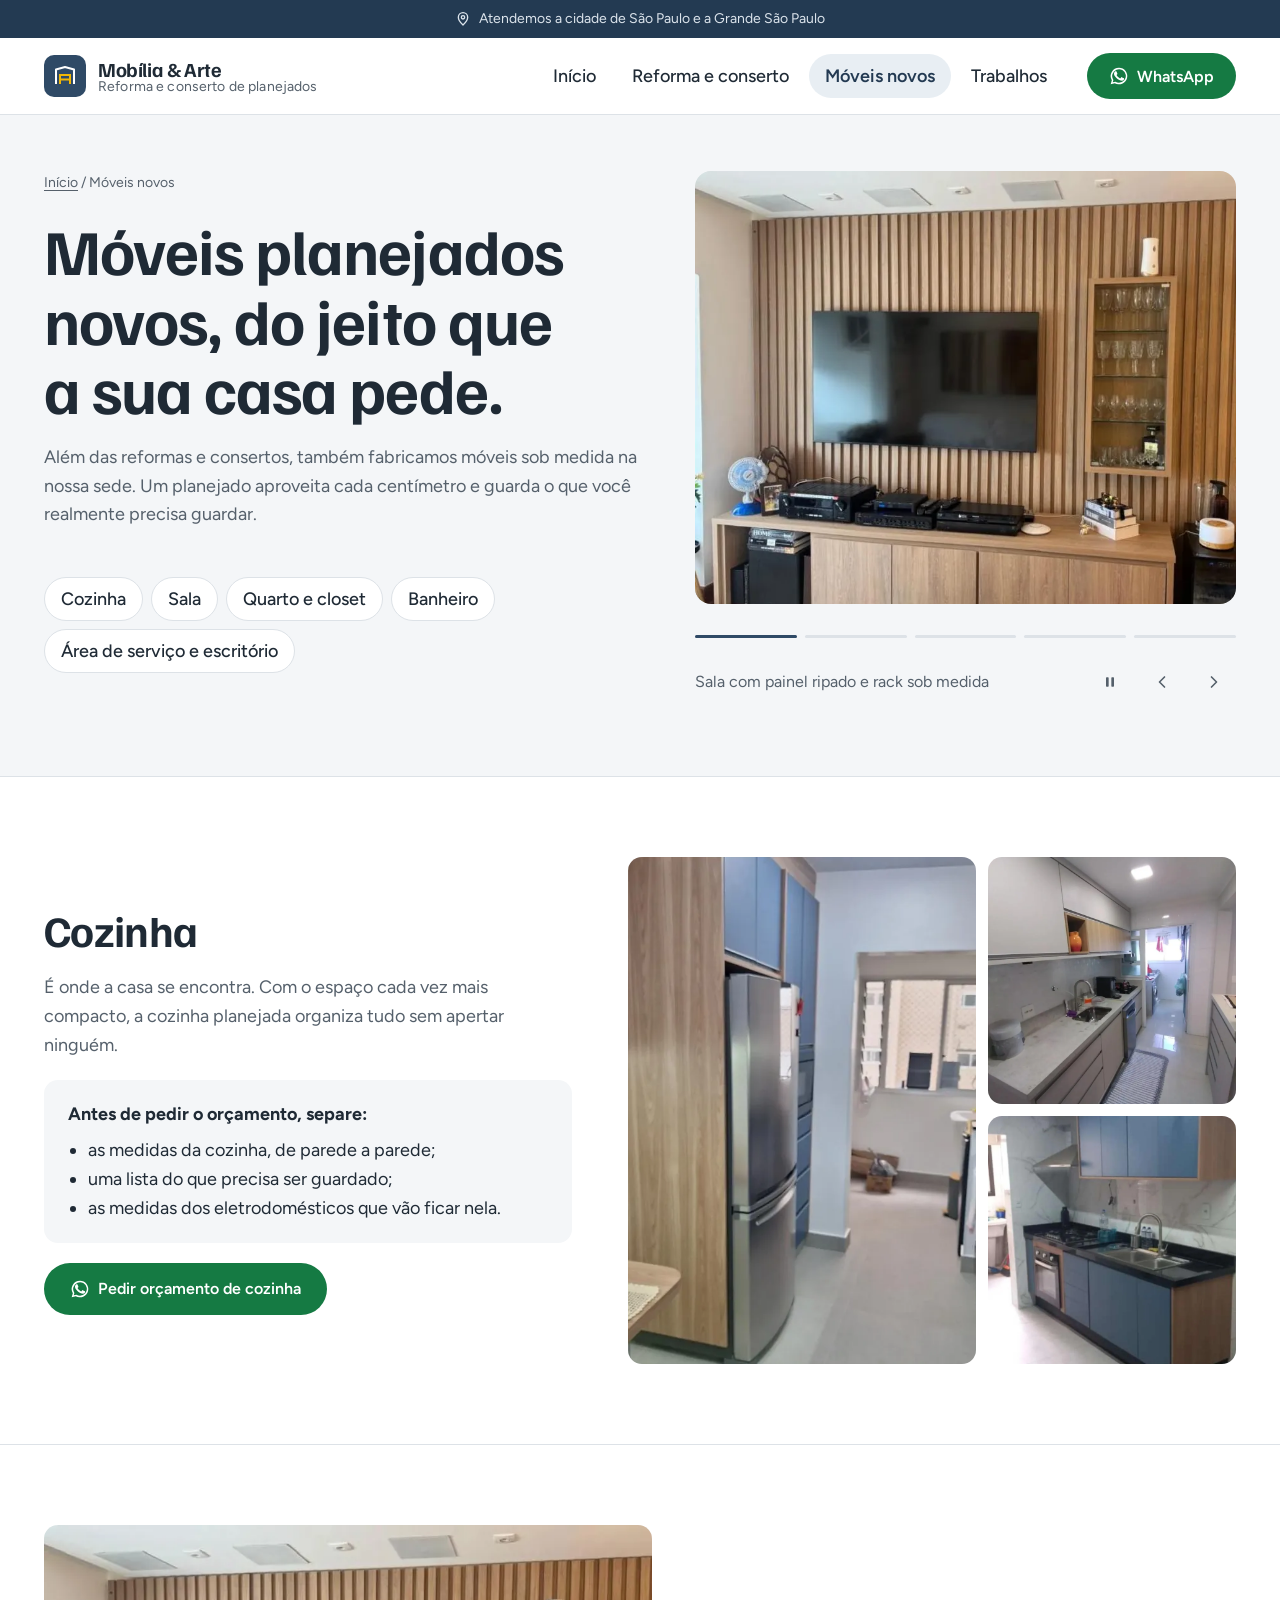
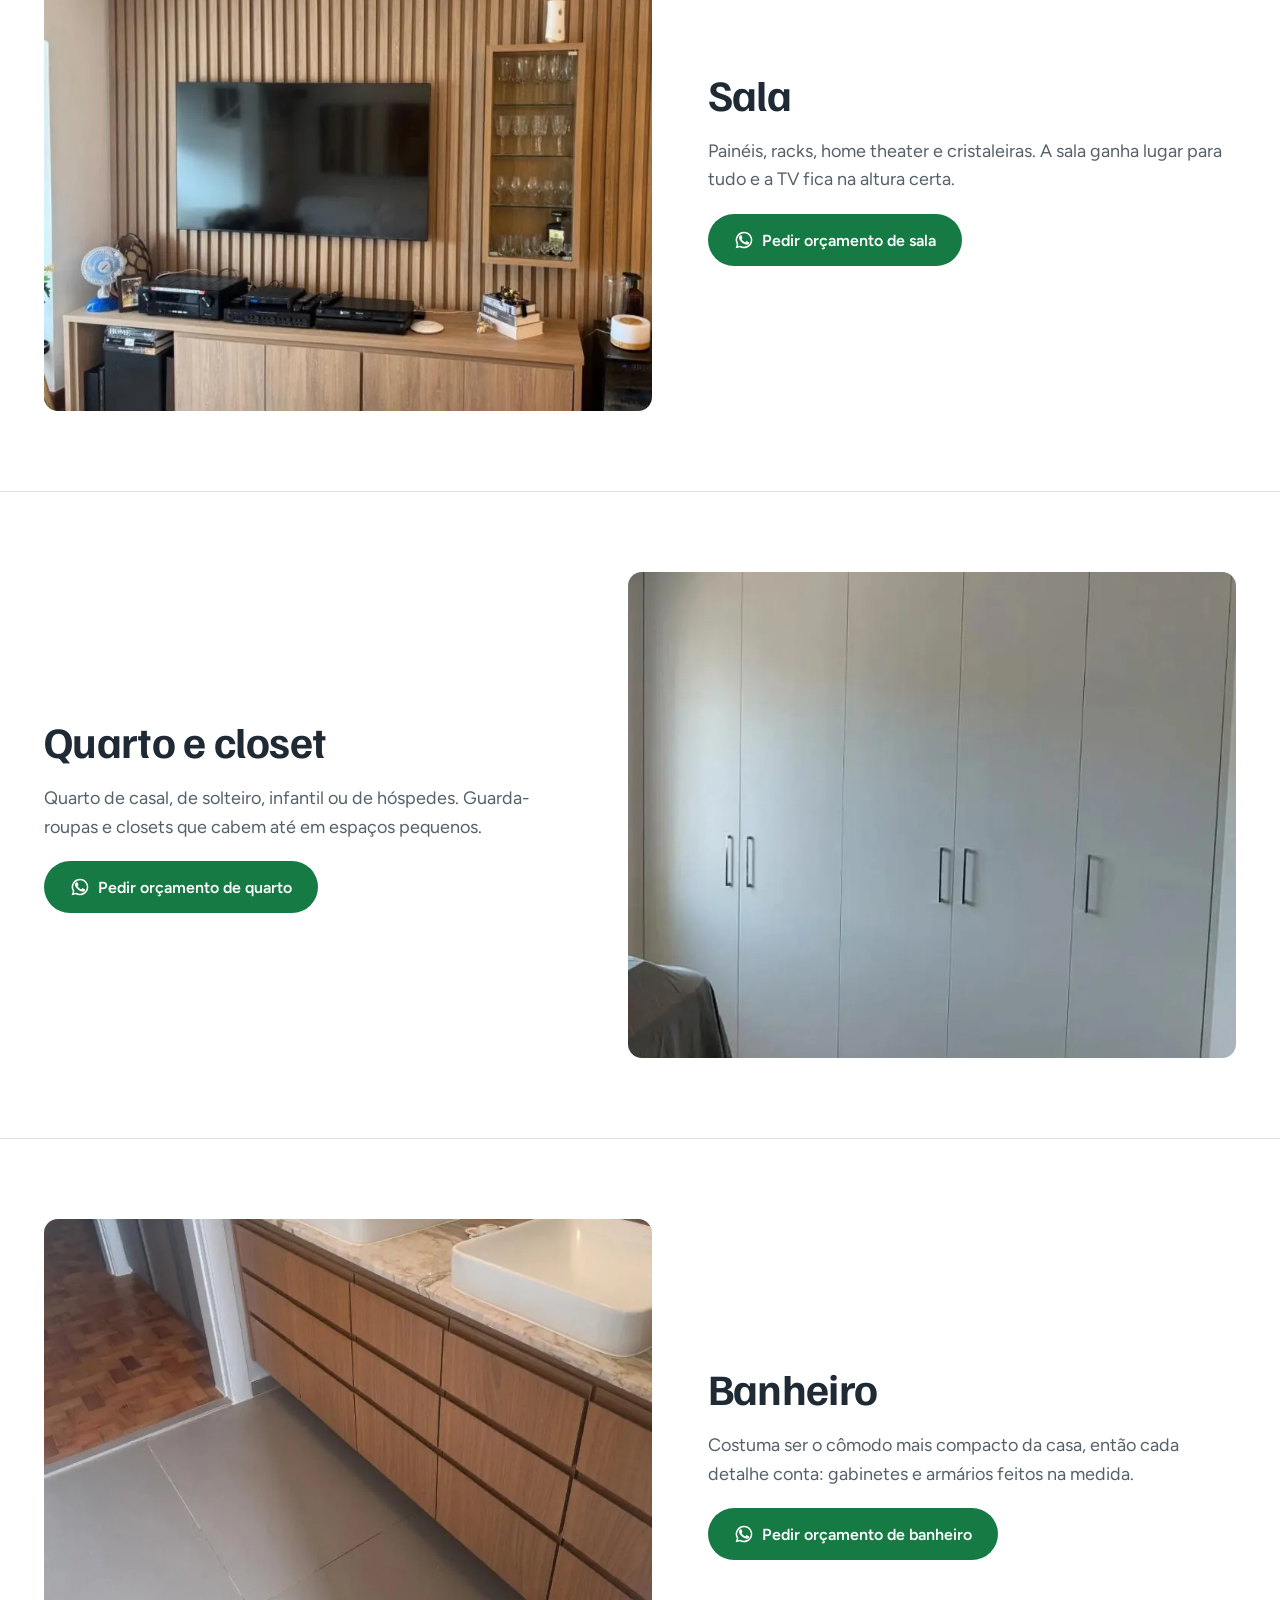
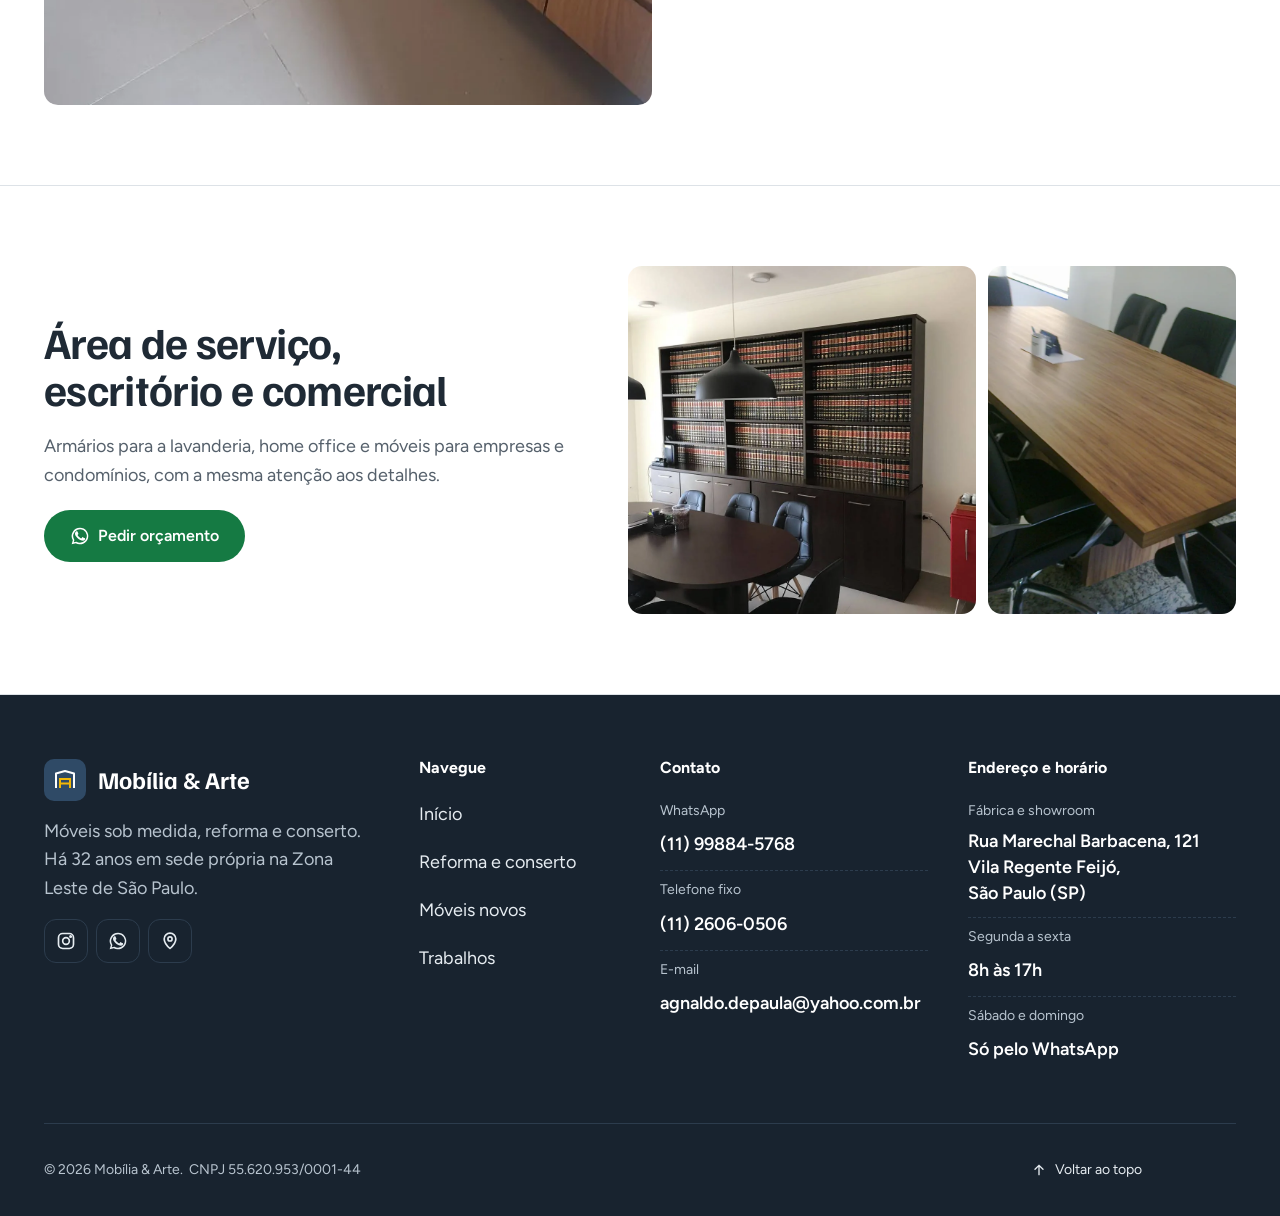
==== moveis-novos/index.html @ 338893df "Divide o site em páginas com endereço próprio e prepara para o Google - /reforma-e-conserto/ e /move" ====
<!DOCTYPE html>
<html lang="pt-BR">
<head>
<meta charset="utf-8">
<meta name="viewport" content="width=device-width, initial-scale=1">
<title>Móveis planejados sob medida na Zona Leste de SP | Mobília &amp; Arte</title>
<meta name="description" content="Cozinhas, salas, quartos, closets, banheiros, áreas de serviço e escritórios planejados, fabricados na nossa sede na Zona Leste de São Paulo. Atendemos São Paulo e a Grande São Paulo.">
<link rel="canonical" href="https://marcenariamobiliaearte.com.br/moveis-novos/">
<meta name="theme-color" content="#2F4A66">
<meta property="og:type" content="website">
<meta property="og:locale" content="pt_BR">
<meta property="og:site_name" content="Mobília &amp; Arte">
<meta property="og:title" content="Móveis planejados sob medida na Zona Leste de SP | Mobília &amp; Arte">
<meta property="og:description" content="Cozinhas, salas, quartos, closets, banheiros, áreas de serviço e escritórios planejados, fabricados na nossa sede na Zona Leste de São Paulo. Atendemos São Paulo e a Grande São Paulo.">
<meta property="og:url" content="https://marcenariamobiliaearte.com.br/moveis-novos/">
<meta property="og:image" content="https://marcenariamobiliaearte.com.br/og.jpg">
<meta property="og:image:width" content="1200">
<meta property="og:image:height" content="630">
<meta name="twitter:card" content="summary_large_image">
<link rel="icon" href="/favicon.svg" type="image/svg+xml">
<link rel="preconnect" href="https://fonts.googleapis.com">
<link rel="preconnect" href="https://fonts.gstatic.com" crossorigin>
<link href="https://fonts.googleapis.com/css2?family=Familjen+Grotesk:wght@500;600;700&family=Figtree:wght@400;500;600;700&display=swap" rel="stylesheet">
<link rel="stylesheet" href="/site.css">
</head>
<body data-pagina="ambientes">
<a class="skip" href="#conteudo" data-skip>Pular para o conteúdo</a>

<div class="topbar">
  <div class="wrap">
    <span>
      <svg aria-hidden="true" width="16" height="16" viewBox="0 0 24 24" fill="none" stroke="currentColor" stroke-width="2" stroke-linecap="round" stroke-linejoin="round"><path d="M12 21s-7-6.2-7-11.5a7 7 0 0 1 14 0C19 14.8 12 21 12 21z"/><circle cx="12" cy="9.5" r="2.5"/></svg>
      Atendemos a cidade de São Paulo e a Grande São Paulo
    </span>

  </div>
</div>

<header class="site">
  <div class="wrap">
    <a class="logo" href="/" aria-label="Mobília &amp; Arte, página inicial">
      <span class="logo-mark" aria-hidden="true">
        <svg width="26" height="26" viewBox="0 0 26 26" fill="none"><path d="M4 21V6.5L13 4l9 2.5V21" stroke="#fff" stroke-width="2" stroke-linejoin="round"/><path d="M8 21V12h10v9" stroke="#F2B705" stroke-width="2"/><path d="M8 16.5h10" stroke="#F2B705" stroke-width="2"/></svg>
      </span>
      <span class="logo-txt"><b>Mobília &amp; Arte</b><span>Reforma e conserto de planejados</span></span>
    </a>
    <nav class="main" id="menu" aria-label="Principal">
      <ul>
        <li><a href="/" data-nav="inicio">Início</a></li>
        <li><a href="/reforma-e-conserto/" data-nav="reforma">Reforma e conserto</a></li>
        <li><a href="/moveis-novos/" data-nav="ambientes">Móveis novos</a></li>
        <li><a href="/#trabalhos" data-nav="trabalhos">Trabalhos</a></li>
      </ul>
    </nav>
    <div class="header-cta">
      <a class="btn btn-zap" href="https://wa.me/5511998845768?text=Ol%C3%A1%21%20Vim%20pelo%20site%20e%20quero%20um%20or%C3%A7amento.">
        <svg aria-hidden="true" width="20" height="20" viewBox="0 0 24 24" fill="currentColor"><path d="M17.5 14.4c-.3-.1-1.8-.9-2-1-.3-.1-.5-.1-.7.1-.2.3-.8 1-.9 1.2-.2.2-.3.2-.6.1-.3-.1-1.3-.5-2.4-1.5-.9-.8-1.5-1.8-1.7-2.1-.2-.3 0-.5.1-.6l.4-.5c.2-.2.2-.3.3-.5.1-.2 0-.4 0-.5l-.9-2.2c-.2-.6-.5-.5-.7-.5h-.6c-.2 0-.5.1-.8.4-.3.3-1 1-1 2.5s1.1 2.9 1.2 3.1c.1.2 2.1 3.2 5.1 4.5.7.3 1.3.5 1.7.6.7.2 1.4.2 1.9.1.6-.1 1.8-.7 2-1.4.2-.7.2-1.3.2-1.4-.1-.1-.3-.2-.6-.3zM12 2a10 10 0 0 0-8.6 15.1L2 22l5-1.3A10 10 0 1 0 12 2zm0 18.2c-1.5 0-3-.4-4.2-1.2l-.3-.2-3 .8.8-2.9-.2-.3A8.2 8.2 0 1 1 12 20.2z"/></svg>
        WhatsApp
      </a>
      <button class="menu-btn" type="button" aria-expanded="false" aria-controls="menu" aria-label="Abrir menu">
        <svg aria-hidden="true" width="24" height="24" viewBox="0 0 24 24" fill="none" stroke="currentColor" stroke-width="2" stroke-linecap="round"><path d="M4 7h16M4 12h16M4 17h16"/></svg>
      </button>
    </div>
  </div>
</header>

<main id="conteudo" tabindex="-1">
<div data-page="ambientes">
  <section class="page-hero">
    <div class="wrap reforma-hero amb-hero">
      <div class="stack" style="gap:20px">
      <nav class="crumb" aria-label="Você está em" style="margin:0"><a href="/">Início</a> / Móveis novos</nav>
      <h1 style="max-width:15em">Móveis planejados novos, do jeito que a sua casa pede.</h1>
      <p class="lead">Além das reformas e consertos, também fabricamos móveis sob medida na nossa sede. Um planejado aproveita cada centímetro e guarda o que você realmente precisa guardar.</p>
      <ul class="chips-nav" aria-label="Ir para o ambiente">
        <li><a href="/moveis-novos/#cozinha">Cozinha</a></li><li><a href="/moveis-novos/#sala">Sala</a></li><li><a href="/moveis-novos/#quarto">Quarto e closet</a></li><li><a href="/moveis-novos/#banheiro">Banheiro</a></li><li><a href="/moveis-novos/#outros">Área de serviço e escritório</a></li>
      </ul>
      </div>
      <div class="carrossel-wrap" id="carrossel">
            <div class="carrossel" aria-roledescription="carrossel" aria-label="Fotos de móveis novos feitos pela marcenaria">
              <figure class="slide ativo" aria-roledescription="slide" aria-label="1 de 5" data-leg="Sala com painel ripado e rack sob medida"><img src="/img/sala-painel-ripado.webp" alt=""></figure>
              <figure class="slide" aria-roledescription="slide" aria-label="2 de 5" data-leg="Cozinha americana branca com detalhes em madeira"><img src="/img/cozinha-branca-freijo.webp" alt="" loading="lazy"></figure>
              <figure class="slide" aria-roledescription="slide" aria-label="3 de 5" data-leg="Cozinha com armários amadeirados e bancada de apoio"><img src="/img/cozinha-freijo-bancada.webp" alt="Cozinha com armários aéreos amadeirados, bancada de apoio e torre quente branca." loading="lazy"></figure>
              <figure class="slide" aria-roledescription="slide" aria-label="4 de 5" data-leg="Guarda-roupa de parede inteira"><img src="/img/guarda-roupa-branco.webp" alt="" loading="lazy"></figure>
              <figure class="slide" aria-roledescription="slide" aria-label="5 de 5" data-leg="Estante planejada para sala de reunião"><img src="/img/escritorio-estante.webp" alt="Sala de reunião com estante planejada em madeira escura de parede inteira, prateleiras cheias de livros e armários com portas e gavetas embaixo." loading="lazy"></figure>
            </div>
            <div class="car-barra">
              <div class="car-ind" role="group" aria-label="Escolher foto">
                <button type="button" aria-label="Foto 1: Sala com painel ripado e rack sob medida"><i></i></button>
                <button type="button" aria-label="Foto 2: Cozinha americana branca com detalhes em madeira"><i></i></button>
                <button type="button" aria-label="Foto 3: Cozinha com armários amadeirados e bancada de apoio"><i></i></button>
                <button type="button" aria-label="Foto 4: Guarda-roupa de parede inteira"><i></i></button>
                <button type="button" aria-label="Foto 5: Estante planejada para sala de reunião"><i></i></button>
              </div>
              <div class="car-info">
                <p class="car-leg" id="car-leg" aria-live="polite">Sala com painel ripado e rack sob medida</p>
                <div class="car-btns">
                  <button type="button" data-car="pausa" aria-label="Pausar fotos"><svg aria-hidden="true" width="16" height="16" viewBox="0 0 24 24" fill="currentColor" id="car-ic"><rect x="6" y="5" width="4" height="14" rx="1"/><rect x="14" y="5" width="4" height="14" rx="1"/></svg></button>
                  <button type="button" data-car="ant" aria-label="Foto anterior"><svg aria-hidden="true" width="20" height="20" viewBox="0 0 24 24" fill="none" stroke="currentColor" stroke-width="2" stroke-linecap="round" stroke-linejoin="round"><path d="M15 6l-6 6 6 6"/></svg></button>
                  <button type="button" data-car="prox" aria-label="Próxima foto"><svg aria-hidden="true" width="20" height="20" viewBox="0 0 24 24" fill="none" stroke="currentColor" stroke-width="2" stroke-linecap="round" stroke-linejoin="round"><path d="M9 6l6 6-6 6"/></svg></button>
                </div>
              </div>
            </div>
          </div>
    </div>
  </section>

  <section class="amb" id="cozinha">
    <div class="wrap amb-grid">
      <div class="amb-fotos duo">
        <img src="/img/cozinha-azul-corredor.webp" alt="Cozinha estreita com armários azuis, torre de geladeira amadeirada e janela ao fundo." loading="lazy" style="aspect-ratio:4/5">
        <div class="col">
          <img src="/img/cozinha-clara.webp" alt="Cozinha clara com armários brancos, nicho amadeirado e bancada de granito." loading="lazy">
          <img src="/img/cozinha-azul.webp" alt="Cozinha com armários azuis, detalhes amadeirados e bancada preta." loading="lazy">
        </div>
      </div>
      <div class="stack" style="gap:20px">
        <h2>Cozinha</h2>
        <p class="lead">É onde a casa se encontra. Com o espaço cada vez mais compacto, a cozinha planejada organiza tudo sem apertar ninguém.</p>
        <div class="dica"><strong>Antes de pedir o orçamento, separe:</strong>
          <ul><li>as medidas da cozinha, de parede a parede;</li><li>uma lista do que precisa ser guardado;</li><li>as medidas dos eletrodomésticos que vão ficar nela.</li></ul>
        </div>
        <a class="btn btn-zap" style="align-self:flex-start" href="https://wa.me/5511998845768?text=Ol%C3%A1%21%20Vim%20pelo%20site%20e%20quero%20um%20or%C3%A7amento%20de%20cozinha%20planejada."><svg aria-hidden="true" width="20" height="20" viewBox="0 0 24 24" fill="currentColor"><path d="M17.5 14.4c-.3-.1-1.8-.9-2-1-.3-.1-.5-.1-.7.1-.2.3-.8 1-.9 1.2-.2.2-.3.2-.6.1-.3-.1-1.3-.5-2.4-1.5-.9-.8-1.5-1.8-1.7-2.1-.2-.3 0-.5.1-.6l.4-.5c.2-.2.2-.3.3-.5.1-.2 0-.4 0-.5l-.9-2.2c-.2-.6-.5-.5-.7-.5h-.6c-.2 0-.5.1-.8.4-.3.3-1 1-1 2.5s1.1 2.9 1.2 3.1c.1.2 2.1 3.2 5.1 4.5.7.3 1.3.5 1.7.6.7.2 1.4.2 1.9.1.6-.1 1.8-.7 2-1.4.2-.7.2-1.3.2-1.4-.1-.1-.3-.2-.6-.3zM12 2a10 10 0 0 0-8.6 15.1L2 22l5-1.3A10 10 0 1 0 12 2zm0 18.2c-1.5 0-3-.4-4.2-1.2l-.3-.2-3 .8.8-2.9-.2-.3A8.2 8.2 0 1 1 12 20.2z"/></svg>Pedir orçamento de cozinha</a>
      </div>
    </div>
  </section>

  <section class="amb" id="sala">
    <div class="wrap amb-grid">
      <div class="amb-fotos single"><img src="/img/sala-painel-ripado.webp" alt="Sala com painel ripado amadeirado do chão ao teto, rack baixo e cristaleira com prateleiras de vidro." loading="lazy"></div>
      <div class="stack" style="gap:20px">
        <h2>Sala</h2>
        <p class="lead">Painéis, racks, home theater e cristaleiras. A sala ganha lugar para tudo e a TV fica na altura certa.</p>
        <a class="btn btn-zap" style="align-self:flex-start" href="https://wa.me/5511998845768?text=Ol%C3%A1%21%20Vim%20pelo%20site%20e%20quero%20um%20or%C3%A7amento%20de%20m%C3%B3veis%20planejados%20para%20a%20sala."><svg aria-hidden="true" width="20" height="20" viewBox="0 0 24 24" fill="currentColor"><path d="M17.5 14.4c-.3-.1-1.8-.9-2-1-.3-.1-.5-.1-.7.1-.2.3-.8 1-.9 1.2-.2.2-.3.2-.6.1-.3-.1-1.3-.5-2.4-1.5-.9-.8-1.5-1.8-1.7-2.1-.2-.3 0-.5.1-.6l.4-.5c.2-.2.2-.3.3-.5.1-.2 0-.4 0-.5l-.9-2.2c-.2-.6-.5-.5-.7-.5h-.6c-.2 0-.5.1-.8.4-.3.3-1 1-1 2.5s1.1 2.9 1.2 3.1c.1.2 2.1 3.2 5.1 4.5.7.3 1.3.5 1.7.6.7.2 1.4.2 1.9.1.6-.1 1.8-.7 2-1.4.2-.7.2-1.3.2-1.4-.1-.1-.3-.2-.6-.3zM12 2a10 10 0 0 0-8.6 15.1L2 22l5-1.3A10 10 0 1 0 12 2zm0 18.2c-1.5 0-3-.4-4.2-1.2l-.3-.2-3 .8.8-2.9-.2-.3A8.2 8.2 0 1 1 12 20.2z"/></svg>Pedir orçamento de sala</a>
      </div>
    </div>
  </section>

  <section class="amb" id="quarto">
    <div class="wrap amb-grid">
      <div class="amb-fotos single"><img src="/img/guarda-roupa-branco.webp" alt="Guarda-roupa branco de parede inteira, com cinco portas e puxadores verticais." loading="lazy"></div>
      <div class="stack" style="gap:20px">
        <h2>Quarto e closet</h2>
        <p class="lead">Quarto de casal, de solteiro, infantil ou de hóspedes. Guarda-roupas e closets que cabem até em espaços pequenos.</p>
        <a class="btn btn-zap" style="align-self:flex-start" href="https://wa.me/5511998845768?text=Ol%C3%A1%21%20Vim%20pelo%20site%20e%20quero%20um%20or%C3%A7amento%20de%20quarto%20planejado."><svg aria-hidden="true" width="20" height="20" viewBox="0 0 24 24" fill="currentColor"><path d="M17.5 14.4c-.3-.1-1.8-.9-2-1-.3-.1-.5-.1-.7.1-.2.3-.8 1-.9 1.2-.2.2-.3.2-.6.1-.3-.1-1.3-.5-2.4-1.5-.9-.8-1.5-1.8-1.7-2.1-.2-.3 0-.5.1-.6l.4-.5c.2-.2.2-.3.3-.5.1-.2 0-.4 0-.5l-.9-2.2c-.2-.6-.5-.5-.7-.5h-.6c-.2 0-.5.1-.8.4-.3.3-1 1-1 2.5s1.1 2.9 1.2 3.1c.1.2 2.1 3.2 5.1 4.5.7.3 1.3.5 1.7.6.7.2 1.4.2 1.9.1.6-.1 1.8-.7 2-1.4.2-.7.2-1.3.2-1.4-.1-.1-.3-.2-.6-.3zM12 2a10 10 0 0 0-8.6 15.1L2 22l5-1.3A10 10 0 1 0 12 2zm0 18.2c-1.5 0-3-.4-4.2-1.2l-.3-.2-3 .8.8-2.9-.2-.3A8.2 8.2 0 1 1 12 20.2z"/></svg>Pedir orçamento de quarto</a>
      </div>
    </div>
  </section>

  <section class="amb" id="banheiro">
    <div class="wrap amb-grid">
      <div class="amb-fotos single"><img src="/img/banheiro-gabinete.webp" alt="Gabinete de banheiro amadeirado com seis gavetas, bancada de pedra e duas cubas de apoio." loading="lazy"></div>
      <div class="stack" style="gap:20px">
        <h2>Banheiro</h2>
        <p class="lead">Costuma ser o cômodo mais compacto da casa, então cada detalhe conta: gabinetes e armários feitos na medida.</p>
        <a class="btn btn-zap" style="align-self:flex-start" href="https://wa.me/5511998845768?text=Ol%C3%A1%21%20Vim%20pelo%20site%20e%20quero%20um%20or%C3%A7amento%20de%20m%C3%B3veis%20planejados%20para%20o%20banheiro."><svg aria-hidden="true" width="20" height="20" viewBox="0 0 24 24" fill="currentColor"><path d="M17.5 14.4c-.3-.1-1.8-.9-2-1-.3-.1-.5-.1-.7.1-.2.3-.8 1-.9 1.2-.2.2-.3.2-.6.1-.3-.1-1.3-.5-2.4-1.5-.9-.8-1.5-1.8-1.7-2.1-.2-.3 0-.5.1-.6l.4-.5c.2-.2.2-.3.3-.5.1-.2 0-.4 0-.5l-.9-2.2c-.2-.6-.5-.5-.7-.5h-.6c-.2 0-.5.1-.8.4-.3.3-1 1-1 2.5s1.1 2.9 1.2 3.1c.1.2 2.1 3.2 5.1 4.5.7.3 1.3.5 1.7.6.7.2 1.4.2 1.9.1.6-.1 1.8-.7 2-1.4.2-.7.2-1.3.2-1.4-.1-.1-.3-.2-.6-.3zM12 2a10 10 0 0 0-8.6 15.1L2 22l5-1.3A10 10 0 1 0 12 2zm0 18.2c-1.5 0-3-.4-4.2-1.2l-.3-.2-3 .8.8-2.9-.2-.3A8.2 8.2 0 1 1 12 20.2z"/></svg>Pedir orçamento de banheiro</a>
      </div>
    </div>
  </section>

  <section class="amb" id="outros">
    <div class="wrap amb-grid">
      <div class="amb-fotos duo"><img src="/img/escritorio-estante.webp" alt="Sala de reunião com estante planejada em madeira escura de parede inteira, prateleiras cheias de livros e armários com portas e gavetas embaixo." loading="lazy"><img src="/img/escritorio-mesa.webp" alt="Mesa de reunião retangular em madeira amadeirada, com base central e oito cadeiras pretas ao redor." loading="lazy"></div>
      <div class="stack" style="gap:20px">
        <h2>Área de serviço, escritório e comercial</h2>
        <p class="lead">Armários para a lavanderia, home office e móveis para empresas e condomínios, com a mesma atenção aos detalhes.</p>
        <a class="btn btn-zap" style="align-self:flex-start" href="https://wa.me/5511998845768?text=Ol%C3%A1%21%20Vim%20pelo%20site%20e%20quero%20um%20or%C3%A7amento%20de%20m%C3%B3veis%20planejados%20para%20%C3%A1rea%20de%20servi%C3%A7o%2C%20escrit%C3%B3rio%20ou%20com%C3%A9rcio."><svg aria-hidden="true" width="20" height="20" viewBox="0 0 24 24" fill="currentColor"><path d="M17.5 14.4c-.3-.1-1.8-.9-2-1-.3-.1-.5-.1-.7.1-.2.3-.8 1-.9 1.2-.2.2-.3.2-.6.1-.3-.1-1.3-.5-2.4-1.5-.9-.8-1.5-1.8-1.7-2.1-.2-.3 0-.5.1-.6l.4-.5c.2-.2.2-.3.3-.5.1-.2 0-.4 0-.5l-.9-2.2c-.2-.6-.5-.5-.7-.5h-.6c-.2 0-.5.1-.8.4-.3.3-1 1-1 2.5s1.1 2.9 1.2 3.1c.1.2 2.1 3.2 5.1 4.5.7.3 1.3.5 1.7.6.7.2 1.4.2 1.9.1.6-.1 1.8-.7 2-1.4.2-.7.2-1.3.2-1.4-.1-.1-.3-.2-.6-.3zM12 2a10 10 0 0 0-8.6 15.1L2 22l5-1.3A10 10 0 1 0 12 2zm0 18.2c-1.5 0-3-.4-4.2-1.2l-.3-.2-3 .8.8-2.9-.2-.3A8.2 8.2 0 1 1 12 20.2z"/></svg>Pedir orçamento</a>
      </div>
    </div>
  </section>
</div>

<!-- ================= REFORMA ================= -->
</main>

<footer class="site">
  <div class="wrap">
    <div class="foot-top">
      <div>
        <div class="foot-logo">
          <span class="logo-mark" aria-hidden="true"><svg width="26" height="26" viewBox="0 0 26 26" fill="none"><path d="M4 21V6.5L13 4l9 2.5V21" stroke="#fff" stroke-width="2" stroke-linejoin="round"/><path d="M8 21V12h10v9" stroke="#F2B705" stroke-width="2"/><path d="M8 16.5h10" stroke="#F2B705" stroke-width="2"/></svg></span>
          <b>Mobília &amp; Arte</b>
        </div>
        <p style="max-width:22em">Móveis sob medida, reforma e conserto. Há 32 anos em sede própria na Zona Leste de São Paulo.</p>
        <div class="sociais">
          <a href="https://www.instagram.com/mobiliaearte.moveis/" aria-label="Instagram da Mobília &amp; Arte"><svg aria-hidden="true" width="20" height="20" viewBox="0 0 24 24" fill="none" stroke="currentColor" stroke-width="2"><rect x="3" y="3" width="18" height="18" rx="5"/><circle cx="12" cy="12" r="4"/><circle cx="17.5" cy="6.5" r=".8" fill="currentColor"/></svg></a>
          <a href="https://wa.me/5511998845768?text=Ol%C3%A1%21%20Vim%20pelo%20site%20e%20quero%20um%20or%C3%A7amento." aria-label="WhatsApp da Mobília &amp; Arte"><svg aria-hidden="true" width="20" height="20" viewBox="0 0 24 24" fill="currentColor"><path d="M17.5 14.4c-.3-.1-1.8-.9-2-1-.3-.1-.5-.1-.7.1-.2.3-.8 1-.9 1.2-.2.2-.3.2-.6.1-.3-.1-1.3-.5-2.4-1.5-.9-.8-1.5-1.8-1.7-2.1-.2-.3 0-.5.1-.6l.4-.5c.2-.2.2-.3.3-.5.1-.2 0-.4 0-.5l-.9-2.2c-.2-.6-.5-.5-.7-.5h-.6c-.2 0-.5.1-.8.4-.3.3-1 1-1 2.5s1.1 2.9 1.2 3.1c.1.2 2.1 3.2 5.1 4.5.7.3 1.3.5 1.7.6.7.2 1.4.2 1.9.1.6-.1 1.8-.7 2-1.4.2-.7.2-1.3.2-1.4-.1-.1-.3-.2-.6-.3zM12 2a10 10 0 0 0-8.6 15.1L2 22l5-1.3A10 10 0 1 0 12 2zm0 18.2c-1.5 0-3-.4-4.2-1.2l-.3-.2-3 .8.8-2.9-.2-.3A8.2 8.2 0 1 1 12 20.2z"/></svg></a>
          <a href="https://share.google/wnYTbPwgZkuoFRdhv" aria-label="Perfil da Mobília &amp; Arte no Google"><svg aria-hidden="true" width="20" height="20" viewBox="0 0 24 24" fill="none" stroke="currentColor" stroke-width="2" stroke-linecap="round" stroke-linejoin="round"><path d="M12 21s-7-6.2-7-11.5a7 7 0 0 1 14 0C19 14.8 12 21 12 21z"/><circle cx="12" cy="9.5" r="2.5"/></svg></a>
        </div>
      </div>
      <nav aria-label="Páginas do site">
        <h3>Navegue</h3>
        <ul>
          <li><a href="/">Início</a></li>
          <li><a href="/reforma-e-conserto/">Reforma e conserto</a></li>
          <li><a href="/moveis-novos/">Móveis novos</a></li>
          <li><a href="/#trabalhos">Trabalhos</a></li>
        </ul>
      </nav>
      <div>
        <h3>Contato</h3>
        <ul class="foot-lista">
          <li><span class="rot">WhatsApp</span><a href="https://wa.me/5511998845768?text=Ol%C3%A1%21%20Vim%20pelo%20site%20e%20quero%20um%20or%C3%A7amento.">(11) 99884-5768</a></li>
          <li><span class="rot">Telefone fixo</span><a href="tel:+551126060506">(11) 2606-0506</a></li>
          <li><span class="rot">E-mail</span><a href="mailto:agnaldo.depaula@yahoo.com.br">agnaldo.depaula<wbr>@yahoo.com.br</a></li>
        </ul>
      </div>
      <div>
        <h3>Endereço e horário</h3>
        <ul class="foot-lista">
          <li><span class="rot">Fábrica e showroom</span><a href="https://maps.google.com/?q=Rua+Marechal+Barbacena+121,+S%C3%A3o+Paulo"><span>Rua Marechal <span class="nw">Barbacena, 121</span><br>Vila Regente Feijó, <span class="nw">São Paulo (SP)</span></span></a></li>
          <li><span class="rot">Segunda a sexta</span><span class="val">8h às 17h</span></li>
          <li><span class="rot">Sábado e domingo</span><span class="val">Só pelo WhatsApp</span></li>
        </ul>
      </div>
    </div>
    <div class="foot-bottom">
      <p class="foot-legal"><span>© 2026 Mobília &amp; Arte.</span> <span class="nw">CNPJ 55.620.953/0001-44</span></p>
      <button type="button" id="topo"><svg aria-hidden="true" width="16" height="16" viewBox="0 0 24 24" fill="none" stroke="currentColor" stroke-width="2" stroke-linecap="round"><path d="M12 19V5M6 11l6-6 6 6"/></svg>Voltar ao topo</button>
    </div>
  </div>
</footer>

<a class="zap-flutuante" href="https://wa.me/5511998845768?text=Ol%C3%A1%21%20Vim%20pelo%20site%20e%20quero%20um%20or%C3%A7amento." aria-label="Conversar com a Mobília &amp; Arte no WhatsApp">
  <svg aria-hidden="true" width="24" height="24" viewBox="0 0 24 24" fill="currentColor"><path d="M17.5 14.4c-.3-.1-1.8-.9-2-1-.3-.1-.5-.1-.7.1-.2.3-.8 1-.9 1.2-.2.2-.3.2-.6.1-.3-.1-1.3-.5-2.4-1.5-.9-.8-1.5-1.8-1.7-2.1-.2-.3 0-.5.1-.6l.4-.5c.2-.2.2-.3.3-.5.1-.2 0-.4 0-.5l-.9-2.2c-.2-.6-.5-.5-.7-.5h-.6c-.2 0-.5.1-.8.4-.3.3-1 1-1 2.5s1.1 2.9 1.2 3.1c.1.2 2.1 3.2 5.1 4.5.7.3 1.3.5 1.7.6.7.2 1.4.2 1.9.1.6-.1 1.8-.7 2-1.4.2-.7.2-1.3.2-1.4-.1-.1-.3-.2-.6-.3zM12 2a10 10 0 0 0-8.6 15.1L2 22l5-1.3A10 10 0 1 0 12 2zm0 18.2c-1.5 0-3-.4-4.2-1.2l-.3-.2-3 .8.8-2.9-.2-.3A8.2 8.2 0 1 1 12 20.2z"/></svg>
  <span class="rot" aria-hidden="true">Fale no WhatsApp</span>
</a>

<script src="/site.js"></script>
</body>
</html>
---- site.css ----
:root{
  /* cores de marca */
  --azul:#2F4A66; --azul-esc:#233A52; --azul-claro:#E8EEF3;
  --freijo:#A8743F; --freijo-esc:#8A5A2B; --trena:#F2B705;
  --zap:#157A43; --zap-esc:#0F6236;
  /* papéis (use estes nos componentes) */
  --primaria:var(--azul); --primaria-hover:var(--azul-esc); --primaria-suave:var(--azul-claro);
  --sobre-primaria:#FFFFFF;
  --superficie:#FFFFFF; --superficie-alt:#F4F6F8; --superficie-escura:#18232F;
  --texto:#1F2A35; --texto-suave:#55606B; --texto-sobre-escuro:#E6ECF1; --texto-sobre-escuro-suave:#B8C4CF;
  --borda:#DDE2E7; --borda-campo:#8A949E; --borda-forte:#6E7883; --borda-escura:#2C3C4D;
  --foco:var(--trena); --destaque:var(--trena);
  --erro:#A3281F; --sucesso:var(--zap); --sucesso-suave:#E3F2E9;
  --tinta:var(--texto); --cinza:var(--texto-suave); --linha:var(--borda); --nevoa:var(--superficie-alt);
  /* tipografia */
  --titulo:'Familjen Grotesk', system-ui, sans-serif;
  --texto-fonte:'Figtree', system-ui, sans-serif;
  /* espaçamento (múltiplos de 4) */
  --e1:4px; --e2:8px; --e3:12px; --e4:16px; --e5:24px; --e6:32px; --e7:48px; --e8:64px; --e9:96px;
  /* cantos */
  --raio-p:8px; --raio-m:12px; --raio-g:16px; --raio-xg:24px;
  /* camadas */
  --z-conteudo:1; --z-mapa:2; --z-cabecalho:40; --z-flutuante:50; --z-skip:100;
  /* movimento */
  --dur-rapida:.15s; --dur-media:.25s; --dur-lenta:.5s; --sair:cubic-bezier(.4,0,1,1); --entrar:cubic-bezier(0,0,.2,1);
  --header-h:76px;
}
*{box-sizing:border-box}
html{scroll-behavior:smooth}
@media (prefers-reduced-motion:reduce){html{scroll-behavior:auto}*,*::before,*::after{transition:none!important;animation:none!important}}
body{margin:0;background:var(--superficie);color:var(--texto);font-family:var(--texto-fonte);font-size:18px;line-height:1.6;-webkit-font-smoothing:antialiased}
img{display:block;max-width:100%}
a{color:var(--azul);text-underline-offset:3px}
a:hover{color:var(--azul-esc)}
:focus-visible{outline:3px solid var(--foco);outline-offset:3px;border-radius:4px}
h1,h2,h3{font-family:var(--titulo);margin:0;line-height:1.08;letter-spacing:-.015em;text-wrap:balance;color:var(--tinta)}
h1{font-weight:700;font-size:clamp(2.4rem,5vw,4.2rem)}
h2{font-weight:700;font-size:clamp(1.9rem,3.4vw,2.75rem)}
h3{font-weight:600;font-size:1.25rem;letter-spacing:-.01em}
p{margin:0}
.wrap{max-width:1240px;margin:0 auto;padding:0 24px}
.lead{font-size:1.125rem;color:var(--cinza);max-width:36em}
.muted{color:var(--cinza)}
.small{font-size:.875rem}
.sec{padding:96px 0}
@media (max-width:768px){.sec{padding:64px 0}}
.sec-nevoa{background:var(--nevoa)}
.sec-head{display:flex;flex-wrap:wrap;justify-content:space-between;align-items:flex-end;gap:20px 40px;margin-bottom:40px}
.sec-head .stack{max-width:40em}
.stack{display:flex;flex-direction:column;gap:16px}
.skip{position:absolute;left:-10000px;top:8px;z-index:var(--z-skip);background:var(--trena);color:var(--tinta);padding:8px 16px;border-radius:6px;font-weight:700}
.skip:focus{left:8px}
[hidden]{display:none!important}
.ic,.logo-mark,.av,.ig-avatar,.ok{flex-shrink:0}
html{-webkit-text-size-adjust:100%;text-size-adjust:100%}
#conteudo:focus,#conteudo:focus-visible{outline:none}
a,button,input,label,select,textarea{touch-action:manipulation}
button,a.btn,.opcao label{cursor:pointer}
.btn:active,.car-btns button:active,.zoom button:active{transform:scale(.97)}
.sr-only{position:absolute;width:1px;height:1px;overflow:hidden;clip:rect(0 0 0 0);white-space:nowrap}
input,textarea,[id]{scroll-margin-top:calc(var(--header-h) + 24px)}

/* ---------- botões ---------- */
.btns{display:flex;flex-wrap:wrap;gap:12px}
.btn{white-space:nowrap;display:inline-flex;align-items:center;justify-content:center;gap:8px;min-height:52px;padding:0 24px;border-radius:999px;font-family:var(--texto-fonte);font-weight:600;font-size:1rem;text-decoration:none;border:2px solid transparent;cursor:pointer;line-height:1.2;text-align:center;transition:background var(--dur-rapida),color var(--dur-rapida),border-color var(--dur-rapida),transform var(--dur-rapida)}
.btn svg{flex-shrink:0}
.btn:disabled{opacity:.6;cursor:progress}
@media (max-width:600px){.btn{white-space:normal;padding:12px 24px;min-height:52px}.btns .btn{max-width:100%}}
.visita > *,.orc-grid > *,.hero-grid > *,.amb-grid > *,.reforma-hero > *,.sobre > *,.servicos > *,.cta-final > *{min-width:0}
.info-row > div{min-width:0}
.btn-azul{background:var(--azul);color:#fff}.btn-azul:hover{background:var(--azul-esc);color:#fff}
.btn-zap{background:var(--zap);color:#fff}.btn-zap:hover{background:var(--zap-esc);color:#fff}
.btn-linha{border-color:var(--azul);color:var(--azul);background:#fff}.btn-linha:hover{background:var(--azul);color:#fff}
.btn-branco{background:#fff;color:var(--azul)}.btn-branco:hover{background:var(--azul-claro);color:var(--azul-esc)}
.btn-linha-branca{border-color:#fff;color:#fff;background:transparent}.btn-linha-branca:hover{background:#fff;color:var(--azul)}
.link-seta{display:inline-flex;align-items:center;gap:8px;font-weight:600;text-decoration:none;min-height:44px}
.link-seta:hover{text-decoration:underline}

/* ---------- cabeçalho ---------- */
.topbar{background:var(--azul-esc);color:#DCE4EC;font-size:.875rem}
.topbar .wrap{display:flex;flex-wrap:wrap;justify-content:center;gap:4px 24px;padding-top:8px;padding-bottom:8px}
.topbar a{color:#fff;text-decoration:none;display:inline-flex;align-items:center;min-height:24px}
.topbar a:hover{text-decoration:underline}
.topbar span{display:inline-flex;align-items:center;gap:8px}
@media (max-width:768px){.topbar .tb-hide{display:none}}
header.site{position:sticky;top:0;z-index:var(--z-cabecalho);background:#ffffffF2;backdrop-filter:saturate(1.4) blur(10px);border-bottom:1px solid var(--linha)}
header.site .wrap{display:flex;flex-wrap:wrap;align-items:center;gap:24px;min-height:var(--header-h)}
.logo{display:flex;align-items:center;gap:12px;text-decoration:none;color:var(--tinta);margin-right:auto}
.logo-mark{width:42px;height:42px;border-radius:10px;background:var(--azul);display:grid;place-items:center;flex-shrink:0}
.logo-txt{display:flex;flex-direction:column;line-height:1.05;white-space:nowrap}
.logo-txt b{font-family:var(--titulo);font-weight:700;font-size:1.25rem;letter-spacing:-.02em}
.logo-txt span{font-size:.875rem;color:var(--cinza);letter-spacing:.01em}
.logo:hover{color:var(--tinta)}
nav.main ul{list-style:none;margin:0;padding:0;display:flex;gap:4px}
nav.main a{display:inline-flex;align-items:center;white-space:nowrap;min-height:44px;padding:0 16px;border-radius:999px;color:var(--tinta);text-decoration:none;font-weight:500}
nav.main a:hover{background:var(--nevoa)}
nav.main a[aria-current="page"]{background:var(--azul-claro);color:var(--azul-esc);font-weight:600}
.header-cta{display:flex;gap:8px;align-items:center}
.header-cta .btn{min-height:46px;padding:0 20px}
.menu-btn{display:none;width:48px;height:48px;border-radius:12px;border:1px solid var(--linha);background:#fff;cursor:pointer;place-items:center;color:var(--tinta)}
@media (max-width:1199px){
  .menu-btn{display:grid}
  nav.main{position:fixed;inset:calc(var(--header-h) + 32px) 0 auto 0;background:#fff;border-bottom:1px solid var(--linha);box-shadow:0 18px 30px -18px rgba(31,42,53,.35);display:none;max-height:calc(100dvh - var(--header-h));overflow:auto}
  nav.main.open{display:block}
  nav.main ul{flex-direction:column;padding:12px 16px 20px;gap:4px}
  nav.main a{width:100%;border-radius:10px;min-height:52px;font-size:1rem}
}
@media (max-width:600px){.header-cta .btn-zap{display:none}.logo-txt span{display:none}}

/* ---------- hero ---------- */
.hero{padding:56px 0 72px;overflow:hidden}
.hero-grid{display:grid;grid-template-columns:minmax(0,1fr) minmax(0,1.05fr);gap:56px;align-items:center}
@media (max-width:1024px){.hero-grid{grid-template-columns:1fr;gap:40px}}
.hero-txt{display:flex;flex-direction:column;gap:24px}
.selo{min-height:44px;display:inline-flex;align-items:center;gap:8px;align-self:flex-start;padding:8px 16px 8px 8px;border:1px solid var(--linha);border-radius:999px;font-size:1rem;color:var(--tinta);text-decoration:none;background:#fff}
.selo:hover{border-color:var(--azul);color:var(--tinta)}
.selo b{font-family:var(--titulo);font-size:1rem}
.stars{display:inline-flex;gap:4px}
.hero-foto{position:relative}
.hero-foto .ph-main{border-radius:18px;overflow:hidden;aspect-ratio:4/4.2;background:var(--nevoa)}
.hero-foto .ph-main img{width:100%;height:100%;object-fit:cover}
.carrossel{position:relative;border-radius:16px;overflow:hidden;aspect-ratio:4/4.2;background:var(--nevoa);touch-action:pan-y}
.carrossel .slide{position:absolute;inset:0;margin:0;opacity:0;visibility:hidden;transition:opacity var(--dur-lenta) var(--sair),visibility 0s linear var(--dur-lenta)}
.carrossel .slide.ativo{opacity:1;visibility:visible;transition:opacity var(--dur-lenta) var(--entrar)}
.carrossel .slide img{width:100%;height:100%;object-fit:cover}
.car-barra{margin-top:16px;display:flex;flex-direction:column;gap:8px}
.car-ind{display:flex;gap:8px}
.car-ind button{flex:1;height:32px;padding:0;border:0;background:none;cursor:pointer;display:flex;align-items:center}
.car-ind button i{display:block;width:100%;height:3px;border-radius:3px;background:var(--linha);overflow:hidden;position:relative}
.car-ind button i::after{content:"";position:absolute;inset:0;background:var(--azul);transform:scaleX(0);transform-origin:left}
.car-ind button.visto i::after{transform:scaleX(1)}
.car-ind button.ativo i::after{animation:enche 6s linear forwards}
.car-ind button:focus-visible{outline-offset:-2px}
.car-ind.parado button.ativo i::after{animation:none;transform:scaleX(1)}
.car-ind.pausado button.ativo i::after{animation-play-state:paused}
.car-ind button:hover i{background:#C3CBD3}
@media (pointer:coarse){.car-ind button{height:44px}}
@media (max-width:1024px){.carrossel{aspect-ratio:16/11}}
@media (max-width:600px){.carrossel{aspect-ratio:4/3.6}}
@keyframes enche{from{transform:scaleX(0)}to{transform:scaleX(1)}}
.car-info{display:flex;align-items:center;justify-content:space-between;gap:16px}
.car-leg{font-size:1rem;color:var(--cinza);margin:0}
.car-btns{display:flex;gap:var(--e2);flex-shrink:0}
.car-btns button{width:44px;height:44px;border-radius:50%;border:0;background:transparent;color:var(--cinza);display:grid;place-items:center;cursor:pointer}
.car-btns button:hover{background:var(--nevoa);color:var(--tinta)}
.cota{position:absolute;top:-24px;left:0;right:0;display:flex;align-items:center;color:var(--freijo-esc);font-size:.875rem;font-weight:600;letter-spacing:.02em}
.cota i{display:block;background:var(--freijo)}
.cota .t{width:1.5px;height:12px}.cota .l{flex:1;height:1.5px}
.cota span{padding:0 8px}
.fatos{list-style:none;margin:56px 0 0;padding:28px 0 0;border-top:1px solid var(--linha);display:grid;grid-template-columns:repeat(4,minmax(0,1fr));gap:24px}
@media (max-width:768px){.fatos{grid-template-columns:repeat(2,minmax(0,1fr))}}
@media (max-width:600px){.fatos{grid-template-columns:1fr;gap:16px}}
.fatos li{display:flex;gap:16px;align-items:flex-start}
.fatos .ic{width:44px;height:44px;border-radius:12px;background:var(--azul-claro);display:grid;place-items:center;flex-shrink:0;color:var(--azul)}
.fatos strong{display:block;font-family:var(--titulo);font-size:1.125rem;line-height:1.2}
.fatos span{font-size:.875rem;color:var(--cinza)}

/* ---------- serviços ---------- */
.servicos{display:grid;grid-template-columns:repeat(2,minmax(0,1fr));gap:24px}
@media (max-width:600px){.servicos{grid-template-columns:1fr}}
.serv{position:relative;display:flex;flex-direction:column;border-radius:18px;overflow:hidden;background:#fff;border:1px solid var(--linha);text-decoration:none;color:var(--tinta)}
.serv:hover{color:var(--tinta);border-color:var(--azul)}
.serv .img{aspect-ratio:16/10;overflow:hidden}
.serv .img img{width:100%;height:100%;object-fit:cover;transition:transform var(--dur-lenta) var(--entrar)}
.serv:hover .img img{transform:scale(1.03)}
.serv .body{padding:28px;display:flex;flex-direction:column;gap:8px;flex:1}
.serv .body p{color:var(--cinza)}
.tag-esp{align-self:flex-start;display:inline-flex;align-items:center;min-height:28px;padding:0 12px;border-radius:999px;background:var(--primaria-suave);color:var(--primaria-hover);font-size:.875rem;font-weight:600}
.serv .go{margin-top:auto;padding-top:8px;display:inline-flex;align-items:center;gap:8px;font-weight:600;color:var(--azul)}

/* ---------- ambientes mosaico ---------- */
.mosaico{display:grid;grid-template-columns:repeat(4,minmax(0,1fr));grid-auto-rows:220px;gap:16px}
.mosaico a{position:relative;border-radius:14px;overflow:hidden;color:#fff;text-decoration:none;background:var(--nevoa)}
.mosaico a img{width:100%;height:100%;object-fit:cover;transition:transform var(--dur-lenta) var(--entrar)}
.mosaico a:hover img{transform:scale(1.04)}
.mosaico a::after{content:"";position:absolute;inset:0;background:linear-gradient(to top,rgba(20,28,38,.72),rgba(20,28,38,0) 55%)}
.mosaico a span{position:absolute;left:16px;bottom:16px;z-index:var(--z-conteudo);font-family:var(--titulo);font-weight:600;font-size:1.25rem}
.mosaico .big{grid-column:span 2;grid-row:span 2}
.mosaico .tall{grid-row:span 2}
@media (max-width:768px){.mosaico{grid-template-columns:repeat(2,minmax(0,1fr));grid-auto-rows:200px}.mosaico .tall{grid-row:span 1}.mosaico a:last-child{grid-column:span 2}}
@media (max-width:600px){.mosaico{grid-auto-rows:160px}}

/* ---------- instagram ---------- */
.insta{list-style:none;margin:0;padding:0;display:grid;grid-template-columns:repeat(4,minmax(0,1fr));gap:8px}
@media (max-width:600px){.insta{grid-template-columns:repeat(2,minmax(0,1fr))}}
.insta li{display:block}
.insta a{position:relative;display:block;width:100%;aspect-ratio:1;border-radius:10px;overflow:hidden;background:var(--nevoa)}
.insta img{width:100%;height:100%;object-fit:cover}
.insta a .ov{position:absolute;inset:0;display:grid;place-items:center;background:rgba(20,28,38,.45);opacity:0;transition:opacity var(--dur-media);color:#fff}
.insta a:hover .ov,.insta a:focus-visible .ov{opacity:1}
.ig-perfil{display:flex;align-items:center;gap:16px}
.ig-avatar{flex-shrink:0;width:56px;height:56px;border-radius:50%;padding:4px;background:conic-gradient(#F2B705,#E1306C,#833AB4,#F2B705)}
.ig-avatar div{width:100%;height:100%;border-radius:50%;border:3px solid #fff;background:var(--azul);display:grid;place-items:center}

/* ---------- avaliações ---------- */
.rev-top{display:grid;grid-template-columns:minmax(0,1fr) auto;gap:24px;align-items:end;margin-bottom:36px}
@media (max-width:768px){.rev-top{grid-template-columns:1fr}}
.nota{display:flex;align-items:center;gap:16px;padding:16px 24px;border-radius:16px;background:#fff;border:1px solid var(--linha)}
.nota b{font-family:var(--titulo);font-size:3rem;line-height:1;font-weight:700}
.g-logo{display:inline-flex;align-items:center;gap:8px;font-weight:600;color:var(--tinta)}
.reviews{display:grid;grid-template-columns:repeat(3,minmax(0,1fr));gap:16px}
@media (max-width:1024px){.reviews{grid-template-columns:repeat(2,minmax(0,1fr))}}
@media (max-width:600px){.reviews{display:flex;overflow-x:auto;scroll-snap-type:x mandatory;scroll-padding-inline:24px;gap:16px;padding-bottom:12px;margin:0 -24px;padding-left:24px;padding-right:24px}.reviews .rev{flex:0 0 84%;scroll-snap-align:start}}
.rev{margin:0;background:#fff;border:1px solid var(--linha);border-radius:16px;padding:24px;display:flex;flex-direction:column;gap:16px}
.rev header{display:flex;align-items:center;gap:12px}
.av{width:44px;height:44px;border-radius:50%;display:grid;place-items:center;font-weight:700;color:#fff;font-family:var(--titulo);flex-shrink:0}
.rev header div{display:flex;flex-direction:column;line-height:1.25}
.rev header strong{font-weight:600}
.rev header span{font-size:.875rem;color:var(--cinza)}
.rev blockquote{margin:0;font-size:1rem;line-height:1.55}
.rev .meta{display:flex;justify-content:space-between;align-items:center;margin-top:auto;font-size:.875rem;color:var(--cinza)}
.rev-note{margin-top:20px;font-size:.875rem;color:var(--cinza)}

/* ---------- passos ---------- */
.passos{list-style:none;margin:0;padding:0;display:grid;grid-template-columns:repeat(4,minmax(0,1fr));gap:28px;counter-reset:p}
@media (max-width:1024px){.passos{grid-template-columns:repeat(2,minmax(0,1fr))}}
@media (max-width:600px){.passos{grid-template-columns:1fr}}
.passos li{display:flex;flex-direction:column;gap:8px;padding-top:24px;border-top:2px solid var(--linha);position:relative}
.passos li::before{counter-increment:p;content:counter(p);position:absolute;top:-16px;left:0;width:32px;height:32px;border-radius:50%;background:var(--azul);color:#fff;display:grid;place-items:center;font-family:var(--titulo);font-weight:700;font-size:1rem}
.passos h3{font-size:1.125rem}
.passos p{color:var(--cinza);font-size:1rem}

/* ---------- sobre ---------- */
.sobre{display:grid;grid-template-columns:minmax(0,1fr) minmax(0,1fr);gap:64px;align-items:center}
@media (max-width:1024px){.sobre{grid-template-columns:1fr;gap:36px}}
.sobre-fotos{display:grid;grid-template-columns:1.2fr 1fr;gap:16px}
.sobre-fotos img{width:100%;height:100%;object-fit:cover;border-radius:14px}
.sobre-fotos .a{aspect-ratio:3/4}
.sobre-fotos .b{display:grid;grid-template-rows:1fr 1fr;gap:16px}
.citacao{border-left:3px solid var(--freijo);padding:4px 0 4px 20px;font-family:var(--titulo);font-size:1.25rem;line-height:1.4;color:var(--tinta)}

/* ---------- visita / mapa ---------- */
.visita{display:grid;grid-template-columns:minmax(0,1fr) minmax(0,1.15fr);gap:40px;align-items:stretch}
@media (max-width:1024px){.visita{grid-template-columns:1fr}}
.info-card{background:#fff;border:1px solid var(--linha);border-radius:18px;padding:32px;display:flex;flex-direction:column;gap:24px}
.info-row{display:flex;gap:16px;align-items:flex-start}
.info-row .ic{width:44px;height:44px;border-radius:12px;background:var(--azul-claro);color:var(--azul);display:grid;place-items:center;flex-shrink:0}
.info-row strong{display:block}
dl.horas{margin:0;display:grid;grid-template-columns:minmax(0,max-content) auto;gap:4px 16px}
dl.horas dt{color:var(--cinza)} dl.horas dd{margin:0;font-weight:600;white-space:nowrap}
@media (max-width:600px){.info-card{padding:24px}}
.mapa{position:relative;border-radius:18px;overflow:hidden;border:1px solid var(--linha);min-height:400px;background:#EEF1EC}
.mapa > svg{position:absolute;inset:0;width:100%;height:100%;display:block;cursor:grab;touch-action:none;user-select:none}
.mapa > svg.arrastando{cursor:grabbing}
.mapa:focus-visible{outline:3px solid var(--foco);outline-offset:3px}
.mapa .mapa-btn{position:absolute;left:16px;bottom:16px}
.mapa .zoom{position:absolute;right:16px;top:16px;display:flex;flex-direction:column;background:#fff;border:1px solid var(--linha);border-radius:12px;overflow:hidden;box-shadow:0 6px 16px -8px rgba(31,42,53,.35)}
.mapa .zoom button{width:44px;height:44px;border:0;background:#fff;color:var(--tinta);display:grid;place-items:center;cursor:pointer}
.mapa .zoom button+button{border-top:1px solid var(--linha)}
.mapa .setas{position:absolute;right:16px;bottom:16px;display:grid;grid-template-columns:repeat(3,44px);grid-template-rows:repeat(3,44px)}
.mapa .setas button{width:44px;height:44px;border:1px solid var(--linha);background:var(--superficie);color:var(--texto);display:grid;place-items:center;cursor:pointer;border-radius:var(--raio-m);box-shadow:0 4px 12px -8px rgba(31,42,53,.4)}
.mapa .setas button:hover{background:var(--superficie-alt)}
.mapa .setas [data-p="c"]{grid-area:1/2}.mapa .setas [data-p="e"]{grid-area:2/1}.mapa .setas [data-p="d"]{grid-area:2/3}.mapa .setas [data-p="b"]{grid-area:3/2}
@media (max-width:600px){.mapa{min-height:400px}.mapa .mapa-dica{display:none}}
.mapa .zoom button:hover{background:var(--nevoa)}
.mapa .mapa-dica{position:absolute;left:16px;top:16px;font-size:.875rem;background:#ffffffE6;padding:4px 8px;border-radius:8px;color:var(--cinza);pointer-events:none}
.mapa .mapa-tag{position:absolute;left:16px;bottom:16px;font-size:.875rem;background:#ffffffD9;padding:4px 8px;border-radius:6px;color:var(--cinza);pointer-events:none}
.visita-card{gap:0;padding:0;overflow:hidden}
.visita-card .info-bloco{padding:var(--e5) var(--e6);display:flex;flex-direction:column;gap:var(--e3)}
.visita-card .info-bloco + .info-bloco{border-top:1px solid var(--borda)}
.info-tit{display:flex;align-items:center;gap:var(--e3);font-family:var(--texto-fonte);font-size:1.125rem;font-weight:600;letter-spacing:0}
.info-tit .ic{width:40px;height:40px;border-radius:var(--raio-m);background:var(--primaria-suave);color:var(--primaria);display:grid;place-items:center}
.end{font-style:normal;display:flex;flex-direction:column;gap:2px}
.end-rua{font-weight:600;font-size:1.125rem}
.horarios{list-style:none;margin:0;padding:0;display:flex;flex-direction:column}
.horarios li{display:flex;flex-wrap:wrap;align-items:center;justify-content:space-between;gap:var(--e2) var(--e4);padding:var(--e3) 0}
.horarios li + li{border-top:1px dashed var(--borda)}
.horarios .dia{color:var(--texto-suave)}
.horarios .hora{font-weight:700;font-size:1.125rem;font-variant-numeric:tabular-nums}
.zap-chip{display:inline-flex;align-items:center;gap:var(--e2);min-height:44px;padding:0 var(--e4);border-radius:999px;background:var(--sucesso-suave);color:var(--zap-esc);font-weight:600;text-decoration:none;white-space:nowrap}
.zap-chip:hover{background:#D2EBDC;color:var(--zap-esc)}
.visita-card .btn-mapa{align-self:flex-start;margin-top:var(--e1)}
.contatos{list-style:none;margin:0;padding:0;display:flex;flex-direction:column}
.contatos li{display:flex;flex-direction:column;gap:2px;padding:var(--e3) 0}
.contatos li + li{border-top:1px dashed var(--borda)}
.contatos .dia{color:var(--texto-suave)}
.contatos a{font-weight:700;font-size:1.125rem;color:var(--primaria);text-underline-offset:3px;overflow-wrap:break-word;align-self:flex-start;min-height:44px;display:inline-flex;align-items:center}
.contatos a.email{font-size:1.0625rem}
.visita-aside .info-bloco{padding:var(--e5)}
.visita-aside .btn-mapa{align-self:stretch}

@media (max-width:600px){
  .visita-card .info-bloco{padding:var(--e5)}
  .visita-card .btn-mapa{align-self:stretch}
}
/* ---------- antes e depois ---------- */
.ad-grid{display:grid;grid-template-columns:minmax(0,1fr) minmax(0,1fr);gap:var(--e8);align-items:center}
@media (max-width:1024px){.ad-grid{grid-template-columns:1fr;gap:var(--e6)}}
.comparar{margin:0;display:flex;flex-direction:column;gap:var(--e3);width:100%;max-width:520px;justify-self:center}
.comp-area{--pos:50%;position:relative;aspect-ratio:3/4;border-radius:var(--raio-g);overflow:hidden;background:var(--superficie-alt);user-select:none;touch-action:pan-y}
.comp-area img{position:absolute;inset:0;width:100%;height:100%;object-fit:cover;pointer-events:none}
.comp-antes-wrap{position:absolute;inset:0;clip-path:inset(0 calc(100% - var(--pos)) 0 0)}
.comp-linha{position:absolute;top:0;bottom:0;left:var(--pos);width:3px;margin-left:-1.5px;background:#fff;box-shadow:0 0 0 1px rgba(31,42,53,.25);pointer-events:none}
.comp-alca{position:absolute;top:50%;left:50%;width:48px;height:48px;margin:-24px 0 0 -24px;border-radius:50%;background:#fff;color:var(--texto);display:grid;place-items:center;box-shadow:0 6px 18px -6px rgba(31,42,53,.55)}
.comp-rot{position:absolute;top:var(--e3);padding:var(--e1) var(--e3);border-radius:999px;background:rgba(24,35,47,.82);color:#fff;font-size:.875rem;font-weight:600;pointer-events:none}
.comp-rot-antes{left:var(--e3)} .comp-rot-depois{right:var(--e3)}
.comp-rot{transition:opacity var(--dur-media) var(--entrar)}
.comp-rot.oculto{opacity:0}
.comp-range{position:absolute;inset:0;width:100%;height:100%;margin:0;opacity:0;cursor:ew-resize;touch-action:pan-y}
.comp-area:has(.comp-range:focus-visible){outline:3px solid var(--foco);outline-offset:3px}
.comp-area:has(.comp-range:focus-visible) .comp-alca{box-shadow:0 0 0 3px var(--foco)}
.comp-botoes{display:flex;gap:var(--e2)}
.comp-ex{display:flex;flex-wrap:wrap;gap:var(--e2)}
.comp-ex-btn{min-height:44px;padding:0 var(--e4);border-radius:999px;border:1px solid var(--borda);background:var(--superficie);color:var(--texto);font:inherit;font-size:1rem;font-weight:600;cursor:pointer}
.comp-ex-btn:hover{border-color:var(--primaria);color:var(--primaria)}
.comp-ex-btn[aria-pressed="true"]{background:var(--primaria);border-color:var(--primaria);color:var(--sobre-primaria)}
.comp-dica{margin:0;color:var(--texto-suave);font-size:1rem}
.comparar-hero{justify-self:end}
@media (max-width:1024px){.comparar-hero{justify-self:center}}
@media (min-width:1025px){
  .hero-grid{align-items:start}
  .comparar-hero{width:clamp(360px,calc((100vh - 330px) * .8),460px)}
  .comparar-hero .comp-area{aspect-ratio:4/5}
  .comparar-hero .comp-leg{min-height:0}
}
.comp-leg{color:var(--texto-suave);font-size:1rem;line-height:1.5;min-height:3em}
.comp-btn{flex:1;min-height:44px;border-radius:999px;border:1px solid var(--borda);background:var(--superficie);color:var(--texto);font:inherit;font-size:1rem;font-weight:600;cursor:pointer}
.comp-btn:hover{border-color:var(--primaria);color:var(--primaria)}
.comp-btn[aria-pressed="true"]{background:var(--primaria-suave);border-color:var(--primaria);color:var(--primaria-hover)}
@media (max-width:600px){.comp-rot{font-size:1rem}}
/* ---------- CTA final ---------- */
.cta-final{background:var(--azul);color:#fff;border-radius:24px;padding:56px;display:grid;grid-template-columns:minmax(0,1.2fr) minmax(0,1fr);grid-template-areas:"texto lista" "botao lista";column-gap:48px;row-gap:24px;align-items:start;position:relative;overflow:hidden}
.cta-final h2{color:#fff}
.cta-final p{color:#D6E0EA}
.cta-texto{grid-area:texto;align-self:end}
.cta-botao{grid-area:botao;justify-self:start;align-self:start}
.cta-lista{grid-area:lista;align-self:center;list-style:none;margin:0;padding:8px 24px;border-radius:var(--raio-g);background:#ffffff12;border:1px solid #ffffff24}
.cta-lista li{display:flex;gap:16px;align-items:flex-start;padding:16px 0}
.cta-lista li+li{border-top:1px solid #ffffff24}
.cta-lista .ic{width:48px;height:48px;border-radius:var(--raio-m);background:var(--azul-esc);color:var(--trena);display:grid;place-items:center;flex-shrink:0}
.cta-lista strong{display:block;color:#fff;font-family:var(--titulo);font-size:1.125rem;font-weight:600;line-height:1.3}
.cta-lista span{display:block;margin-top:4px;color:#D6E0EA;font-size:1rem;line-height:1.45}
@media (max-width:768px){.cta-final{grid-template-columns:1fr;grid-template-areas:"texto" "lista" "botao";padding:36px 24px;row-gap:24px}.cta-lista{padding:4px 16px}.cta-lista .ic{width:44px;height:44px}.cta-botao{justify-self:stretch}}

/* ---------- páginas internas ---------- */
.page-hero{padding:56px 0 72px;background:var(--nevoa);border-bottom:1px solid var(--linha)}
.crumb{font-size:.875rem;color:var(--cinza);margin-bottom:16px}
.crumb a{color:var(--cinza);display:inline-flex;align-items:center;min-height:24px}
.chips-nav{list-style:none;margin:28px 0 0;padding:0;display:flex;flex-wrap:wrap;gap:8px}
.chips-nav a{display:inline-flex;align-items:center;min-height:44px;padding:0 16px;border-radius:999px;background:#fff;border:1px solid var(--linha);color:var(--tinta);text-decoration:none;font-weight:500}
.chips-nav a:hover{border-color:var(--azul);color:var(--azul)}
.amb{padding:80px 0;border-bottom:1px solid var(--linha)}
.amb-grid{display:grid;grid-template-columns:minmax(0,1.15fr) minmax(0,1fr);gap:56px;align-items:center}
.amb:nth-child(even) .amb-grid{grid-template-columns:minmax(0,1fr) minmax(0,1.15fr)}
.amb:nth-child(even) .amb-fotos{order:2}
@media (max-width:1024px){.amb-grid,.amb:nth-child(even) .amb-grid{grid-template-columns:1fr;gap:28px}.amb:nth-child(even) .amb-fotos{order:0}}
.amb-fotos{display:grid;gap:12px}
.amb-fotos.duo{grid-template-columns:1.4fr 1fr}
.amb-fotos img{width:100%;height:100%;object-fit:cover;border-radius:14px;aspect-ratio:1}
.amb-fotos.single img{aspect-ratio:5/4}
.amb-fotos .col{display:grid;gap:12px}
.amb-fotos .col img{aspect-ratio:auto;height:100%}
.amb-sem-foto{border-radius:14px;background:var(--nevoa);border:1px dashed #B9C2CB;aspect-ratio:5/4;display:grid;place-items:center;text-align:center;padding:24px;color:var(--cinza)}
.dica{background:var(--nevoa);border-radius:14px;padding:20px 24px}
.previa{display:flex;flex-direction:column;gap:var(--e2)}
.previa-tit{margin:0;font-weight:600}
.previa-balao{margin:0;align-self:flex-start;max-width:100%;background:#DCF3E4;color:var(--texto);border-radius:14px 14px 4px 14px;padding:var(--e3) var(--e4);line-height:1.5}
.dica-fotos{display:flex;gap:var(--e4);align-items:flex-start}
.dica-fotos p{margin:0}
.dica-fotos .ic{width:44px;height:44px;border-radius:12px;background:#fff;color:var(--primaria);display:grid;place-items:center;flex-shrink:0}
.sucesso-botoes{display:flex;flex-wrap:wrap;gap:var(--e3)}
@media (max-width:600px){.sucesso-botoes .btn{flex:1 1 100%}}
.dica ul{margin:8px 0 0;padding-left:20px}
.lista-check{list-style:none;margin:0;padding:0;display:flex;flex-direction:column;gap:8px}
.lista-check li{display:flex;gap:12px;align-items:flex-start}
.lista-check svg{flex-shrink:0;margin-top:4px;color:var(--azul)}
.conserto-grid{display:grid;grid-template-columns:repeat(4,minmax(0,1fr));gap:16px}
@media (max-width:1024px){.conserto-grid{grid-template-columns:repeat(2,minmax(0,1fr))}}
@media (max-width:600px){.conserto-grid{grid-template-columns:1fr}}
.c-card{background:#fff;border:1px solid var(--linha);border-radius:16px;padding:24px;display:flex;flex-direction:column;gap:16px}
.c-card .ic{width:48px;height:48px;border-radius:12px;background:var(--azul-claro);color:var(--azul);display:grid;place-items:center}
.vantagens{display:grid;grid-template-columns:repeat(3,minmax(0,1fr));gap:16px}
@media (max-width:768px){.vantagens{grid-template-columns:1fr}}
.reforma-hero{display:grid;grid-template-columns:minmax(0,1.1fr) minmax(0,1fr);gap:56px;align-items:center}
@media (max-width:1024px){.reforma-hero{grid-template-columns:1fr}}
.reforma-hero > img{border-radius:18px;aspect-ratio:5/4;object-fit:cover;width:100%}
@media (min-width:1025px){.reforma-hero{align-items:start}}
.amb-hero .carrossel{aspect-ratio:5/4}
@media (max-width:600px){.amb-hero .carrossel{aspect-ratio:4/3.4}}

/* ---------- formulário ---------- */
.orc-grid{display:grid;grid-template-columns:minmax(0,1.5fr) minmax(0,1fr);gap:40px;align-items:start}
@media (max-width:1024px){.orc-grid{grid-template-columns:1fr}}
.form-card{background:#fff;border:1px solid var(--linha);border-radius:20px;padding:40px;box-shadow:0 30px 60px -40px rgba(31,42,53,.35)}
@media (max-width:600px){.form-card{padding:24px 20px}}
.form-card h2{font-size:1.5rem}
form.orc{display:flex;flex-direction:column;gap:24px;margin-top:8px}
.f{display:flex;flex-direction:column;gap:8px}
.f > label,.f > legend,.f .lbl{font-weight:600;font-size:1rem}
.f .req{font-weight:400;color:var(--texto-suave);font-size:.875rem}
.f .opc{font-weight:400;color:var(--cinza);font-size:.875rem}
.f input[type=text],.f input[type=tel],.f input[type=email],.f textarea{width:100%;min-height:52px;padding:12px 16px;border:1.5px solid var(--borda-campo);border-radius:12px;font:inherit;font-size:1rem;color:var(--tinta);background:#fff;transition:border-color var(--dur-rapida),box-shadow var(--dur-rapida)}
.f input:hover,.f textarea:hover{border-color:var(--borda-forte)}
.f input:focus,.f textarea:focus{outline:none;border-color:var(--azul);box-shadow:0 0 0 4px #2F4A6626}
.f textarea{min-height:130px;resize:vertical}
.f [aria-invalid="true"]{border-color:var(--erro)!important}
.f .ajuda{font-size:.875rem;color:var(--cinza)}
.f .erro{display:flex;gap:8px;align-items:center;color:var(--erro);font-weight:600;font-size:.875rem}
.duas{display:grid;grid-template-columns:repeat(2,minmax(0,1fr));gap:20px}
@media (max-width:600px){.duas{grid-template-columns:1fr}}
fieldset.f{border:0;margin:0;padding:0}
fieldset.f legend{padding:0;margin-bottom:8px}
.opcoes{display:grid;grid-template-columns:repeat(3,minmax(0,1fr));gap:8px}
@media (max-width:600px){.opcoes{grid-template-columns:1fr}}
.opcao{position:relative}
.opcao input{position:absolute;opacity:0;width:1px;height:1px}
.opcao label{display:flex;flex-direction:column;gap:4px;height:100%;padding:16px 16px 16px 48px;border:1.5px solid var(--borda-campo);border-radius:12px;cursor:pointer;position:relative;transition:border-color var(--dur-rapida),background var(--dur-rapida)}
.opcao label::before{content:"";position:absolute;left:16px;top:16px;width:20px;height:20px;border-radius:50%;border:2px solid var(--borda-forte);background:#fff}
.opcao label strong{font-weight:600}
.opcao label span{font-size:.875rem;color:var(--cinza);line-height:1.35}
.opcao label:hover{border-color:var(--borda-forte)}
.opcao input:checked + label{border-color:var(--azul);background:#F3F7FA}
.opcao input:checked + label::before{border-color:var(--azul);background:radial-gradient(circle,var(--azul) 0 5px,#fff 6px)}
.opcao input:focus-visible + label{outline:3px solid var(--trena);outline-offset:2px}
.form-foot{display:flex;flex-wrap:wrap;align-items:center;justify-content:space-between;gap:16px;padding-top:8px;border-top:1px solid var(--linha)}
.form-foot p{font-size:.875rem;color:var(--cinza)}
.sucesso{text-align:left;display:flex;flex-direction:column;gap:16px}
.sucesso .ok{width:56px;height:56px;border-radius:50%;background:var(--sucesso-suave);color:var(--zap);display:grid;place-items:center}
.aside-stack{display:flex;flex-direction:column;gap:16px;position:sticky;top:calc(var(--header-h) + 24px)}
.zap-card{background:var(--azul);color:#fff;border-radius:20px;padding:32px;display:flex;flex-direction:column;gap:16px}
.zap-card h2{color:#fff;font-size:1.5rem}
.zap-card p{color:#D6E0EA}

@media (max-width:600px){
  .small,.fatos span,.rev header span,.rev .meta,.car-leg,.rev-note,.f .ajuda,.f .req,.f .opc,.opcao label span,.cta-lista span,.crumb,dl.horas,.mapa-tag{font-size:1rem}
  .lead{font-size:1.125rem}
}
/* ---------- rodapé ---------- */
footer.site{background:var(--superficie-escura);color:var(--texto-sobre-escuro-suave);margin-top:0}
.foot-top{display:grid;grid-template-columns:1.25fr .75fr 1fr 1fr;gap:40px;padding:64px 0 48px}
.foot-lista{gap:0!important}
.foot-lista li{display:flex;flex-direction:column;padding:8px 0 4px}
.foot-lista li + li{border-top:1px dashed var(--borda-escura)}
.foot-lista .rot{font-size:.875rem;color:var(--texto-sobre-escuro-suave)}
footer.site .foot-lista a,.foot-lista .val{color:#fff;font-weight:600;min-height:44px;padding:6px 0;line-height:1.45;align-self:flex-start}
footer.site .foot-lista a{overflow-wrap:break-word;max-width:100%}
.foot-lista .val{display:flex;align-items:center}

.nw{white-space:nowrap}
@media (max-width:1100px){.foot-top{grid-template-columns:1fr 1fr 1fr}.foot-top > div:first-child{grid-column:1/-1}}
@media (max-width:600px){
  footer.site .foot-top{grid-template-columns:1fr;gap:0;padding:48px 0 8px}
  footer.site .foot-top > *{padding:24px 0}
  footer.site .foot-top > * + *{border-top:1px solid var(--borda-escura)}
  footer.site .foot-top > *:first-child{padding-top:0}
  footer.site .foot-bottom{padding:16px 0 96px;flex-direction:column;align-items:flex-start;gap:4px}
  footer.site .foot-legal{flex-direction:column;align-items:flex-start;min-height:0}
  footer.site .foot-bottom button{padding:0}
}
footer.site h3{color:#fff;font-size:1rem;font-family:var(--texto-fonte);font-weight:700;letter-spacing:0;margin-bottom:16px}
footer.site ul{list-style:none;margin:0;padding:0;display:flex;flex-direction:column;gap:4px}
footer.site a{color:var(--texto-sobre-escuro);text-decoration:none;display:inline-flex;align-items:center;gap:8px;min-height:44px}
footer.site a:hover{color:#fff;text-decoration:underline}
.foot-logo{display:flex;align-items:center;gap:12px;margin-bottom:16px;color:#fff}
.foot-logo b{font-family:var(--titulo);font-size:1.5rem;color:#fff}
.sociais{display:flex;gap:8px;margin-top:16px}
.sociais a{width:44px;height:44px;border-radius:12px;border:1px solid var(--borda-escura);justify-content:center;gap:0}
.sociais a:hover{background:#24364A;text-decoration:none}
.foot-bottom{border-top:1px solid var(--borda-escura);padding:24px 88px 24px 0;display:flex;flex-wrap:wrap;justify-content:space-between;gap:12px;font-size:.875rem}
.foot-legal{margin:0;display:flex;flex-wrap:wrap;gap:0 6px;align-items:center;min-height:44px}
.foot-bottom button{background:none;border:0;color:var(--texto-sobre-escuro);font:inherit;cursor:pointer;display:inline-flex;gap:8px;align-items:center;min-height:44px}
.foot-bottom button:hover{color:#fff;text-decoration:underline}

/* ---------- WhatsApp flutuante ---------- */
.zap-flutuante{position:fixed;right:24px;bottom:24px;z-index:var(--z-flutuante);display:flex;align-items:center;justify-content:center;gap:0;height:60px;min-width:60px;padding:0 16px;border-radius:999px;background:var(--zap);color:#fff;text-decoration:none;box-shadow:0 14px 30px -10px rgba(15,98,54,.65);font-weight:600;transition:background var(--dur-rapida)}
.zap-flutuante:hover{background:var(--zap-esc);color:#fff}
.zap-flutuante{transition:opacity var(--dur-media) var(--entrar),transform var(--dur-media) var(--entrar),visibility 0s}
.zap-flutuante.escondido{opacity:0;transform:translateY(16px);visibility:hidden;pointer-events:none;transition:opacity var(--dur-curta, .15s) ease-in,transform var(--dur-curta, .15s) ease-in,visibility 0s linear var(--dur-curta, .15s)}
@media (prefers-reduced-motion:reduce){.zap-flutuante,.zap-flutuante.escondido{transition:none;transform:none}}
.zap-flutuante svg{flex-shrink:0;width:26px;height:26px}
.zap-flutuante .rot{max-width:0;overflow:hidden;white-space:nowrap;transition:max-width var(--dur-media) var(--entrar),margin var(--dur-media)}
.zap-flutuante:hover .rot,.zap-flutuante:focus-visible .rot{max-width:220px;margin-left:8px}
@media (max-width:600px){.zap-flutuante{right:16px;bottom:16px;height:58px;min-width:58px;padding:0 16px}}
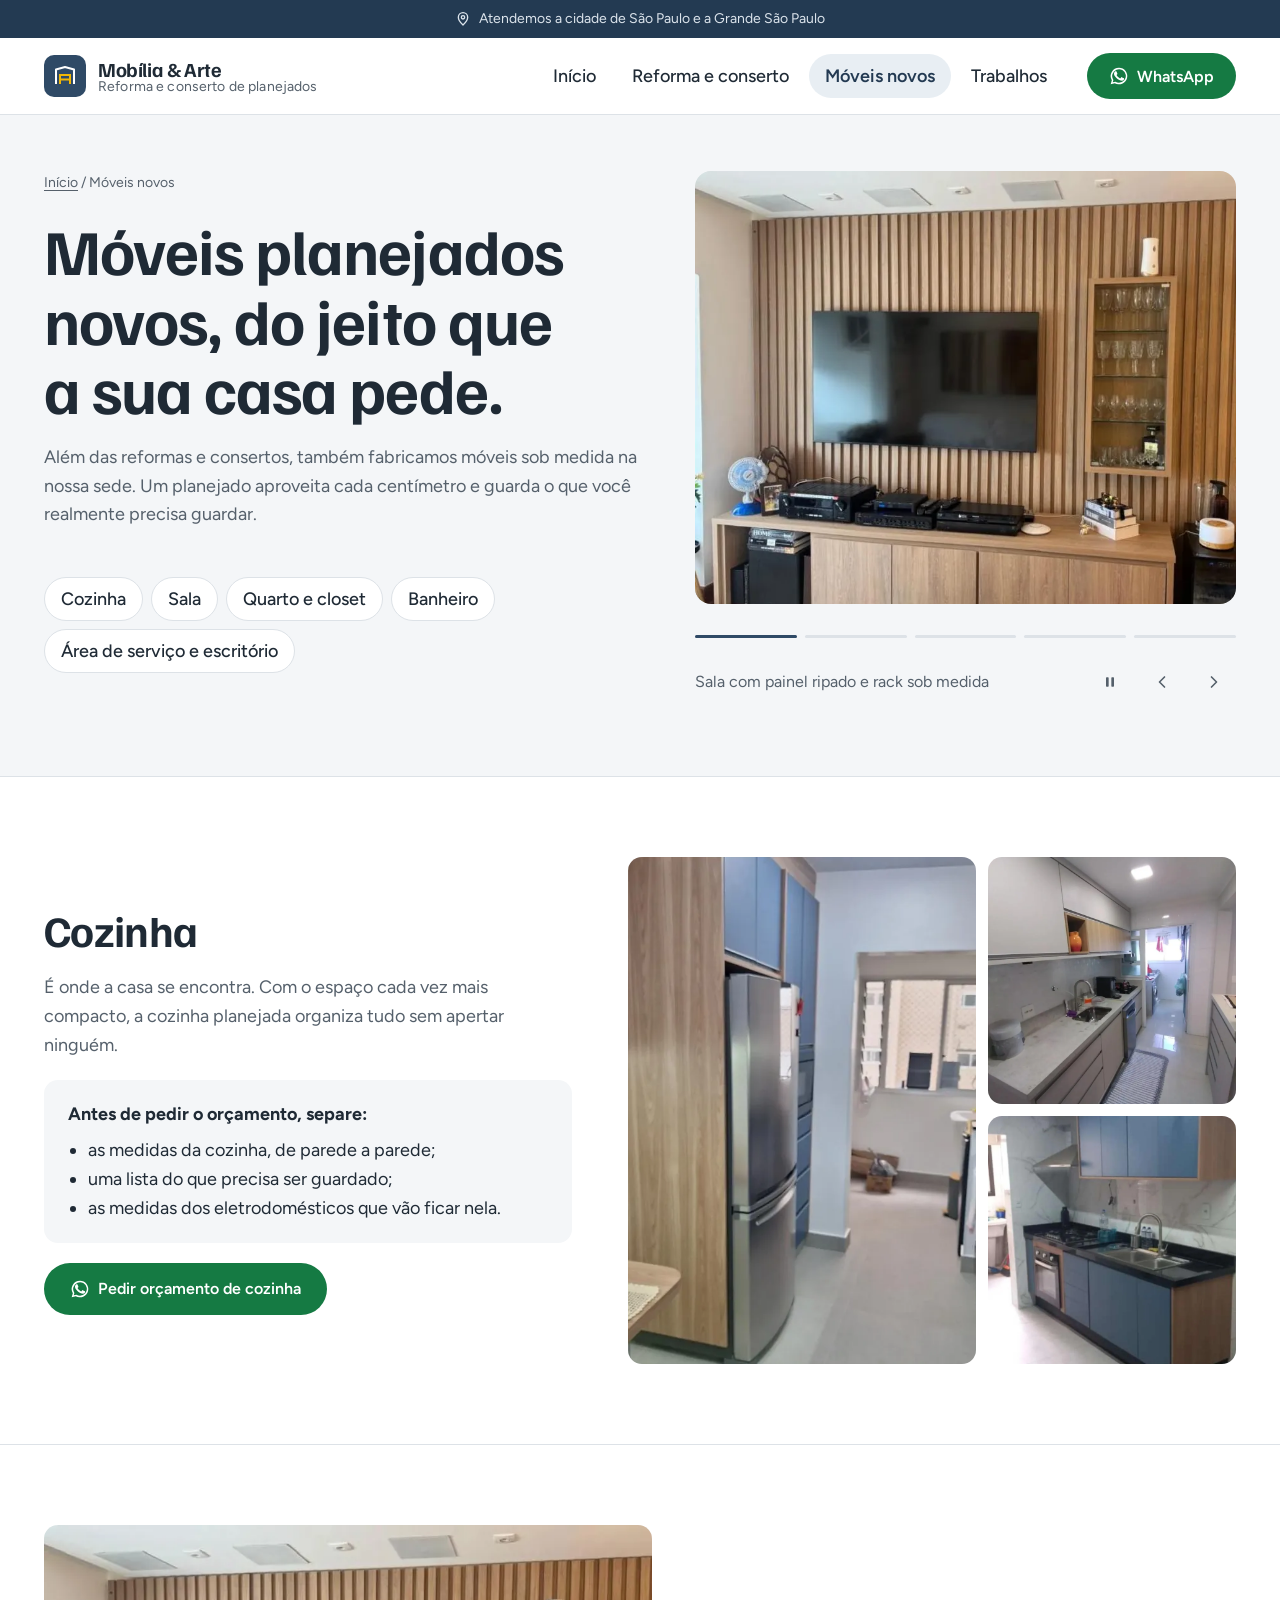
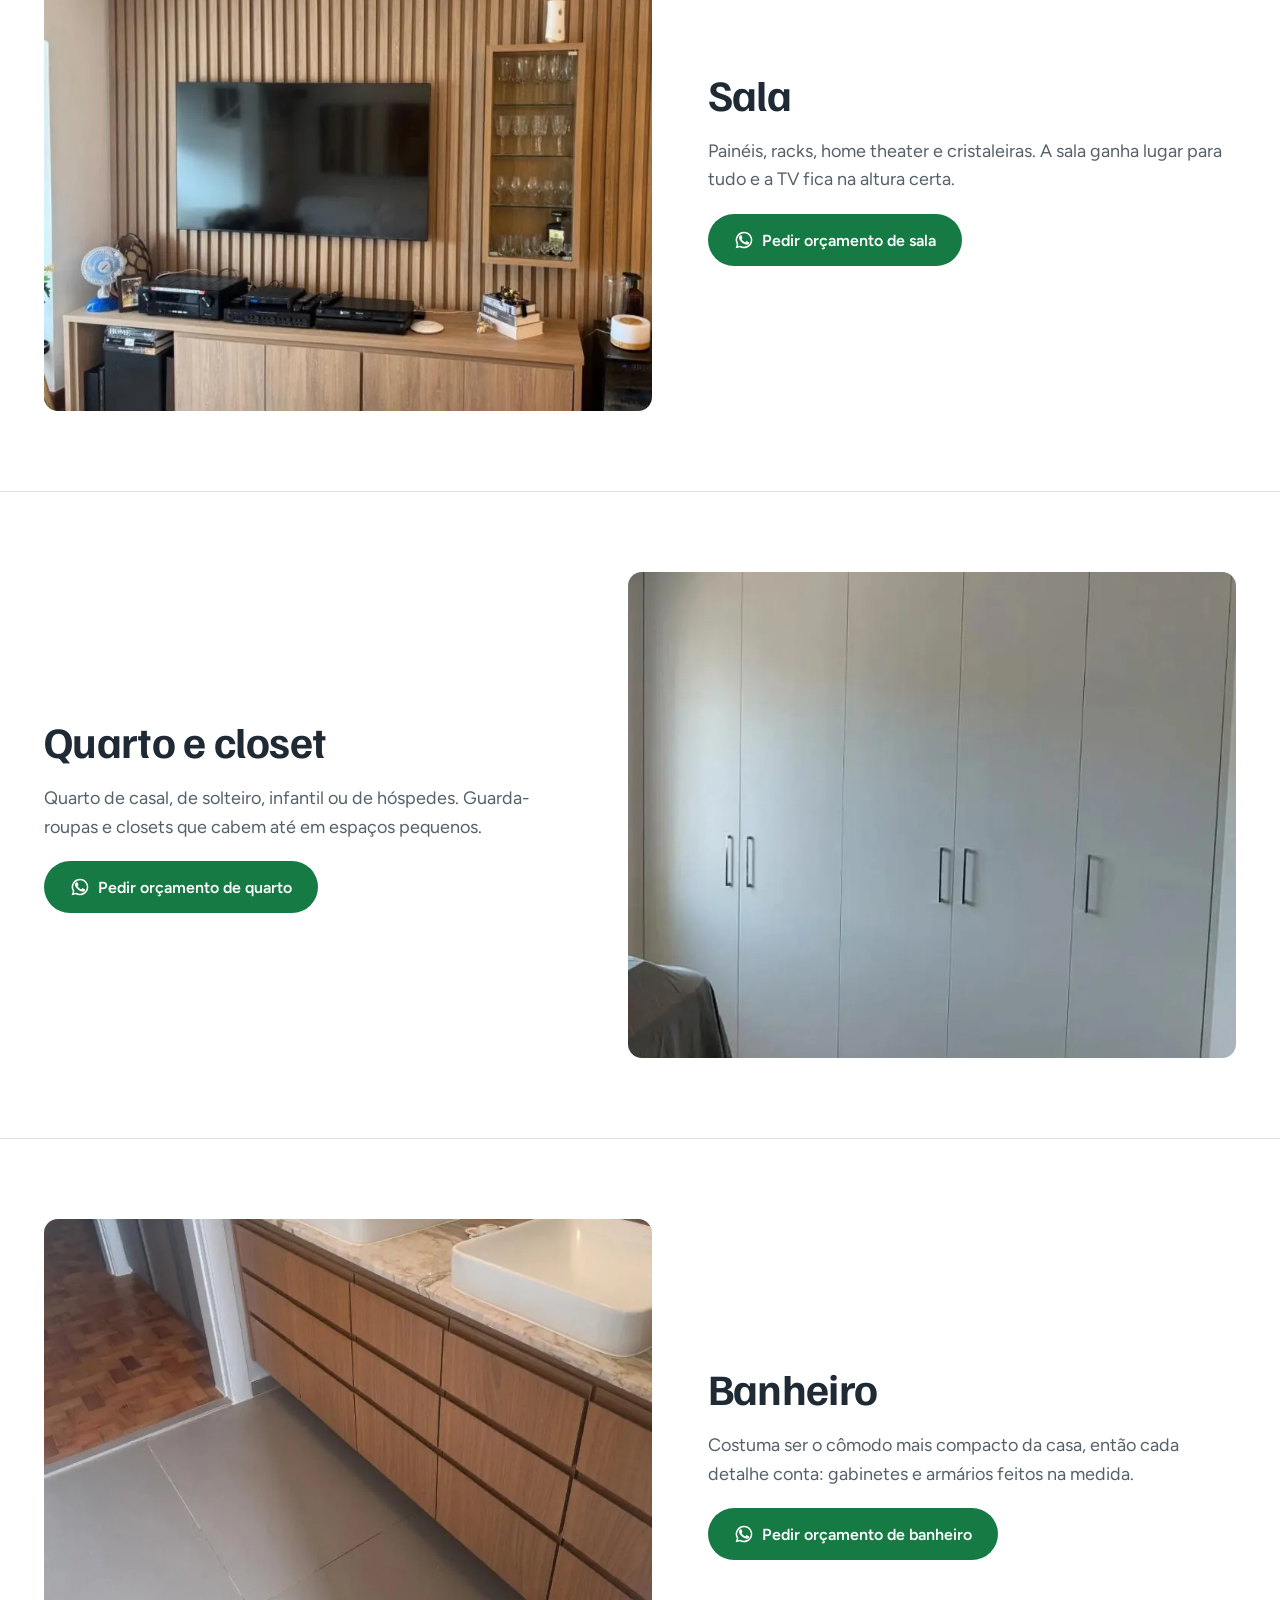
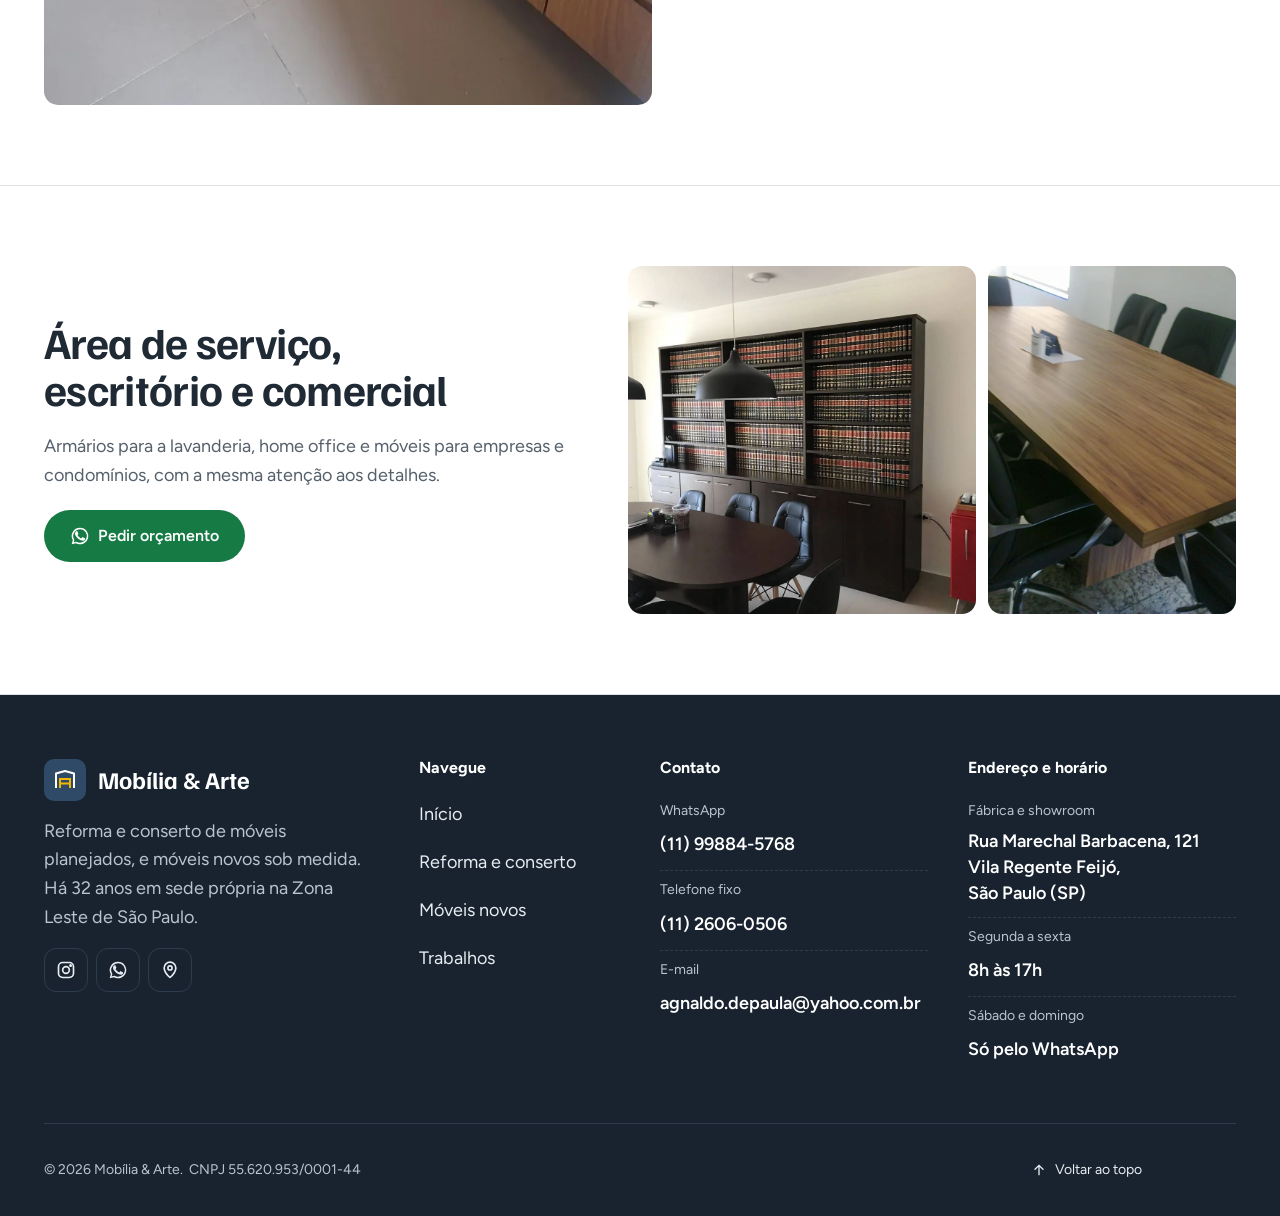
==== commit d5ce48af: "Limpeza geral: remove código sem uso e corrige inconsistências - CSS: remove estilos do formulário d" ====
--- a/moveis-novos/index.html
+++ b/moveis-novos/index.html
@@ -12,8 +12,8 @@
 <meta property="og:site_name" content="Mobília &amp; Arte">
 <meta property="og:title" content="Móveis planejados sob medida na Zona Leste de SP | Mobília &amp; Arte">
 <meta property="og:description" content="Cozinhas, salas, quartos, closets, banheiros, áreas de serviço e escritórios planejados, fabricados na nossa sede na Zona Leste de São Paulo. Atendemos São Paulo e a Grande São Paulo.">
-<meta property="og:url" content="https://marcenariamobiliaearte.com.br/moveis-novos/">
-<meta property="og:image" content="https://marcenariamobiliaearte.com.br/og.jpg">
+<meta property="og:url" content="https://mobilia-e-arte.vercel.app/moveis-novos/">
+<meta property="og:image" content="https://mobilia-e-arte.vercel.app/og-marca.jpg">
 <meta property="og:image:width" content="1200">
 <meta property="og:image:height" content="630">
 <meta name="twitter:card" content="summary_large_image">
@@ -24,7 +24,7 @@
 <link rel="stylesheet" href="/site.css">
 </head>
 <body data-pagina="ambientes">
-<a class="skip" href="#conteudo" data-skip>Pular para o conteúdo</a>
+<a class="skip" href="#conteudo">Pular para o conteúdo</a>
 
 <div class="topbar">
   <div class="wrap">
@@ -65,7 +65,6 @@
 </header>
 
 <main id="conteudo" tabindex="-1">
-<div data-page="ambientes">
   <section class="page-hero">
     <div class="wrap reforma-hero amb-hero">
       <div class="stack" style="gap:20px">
@@ -78,10 +77,10 @@
       </div>
       <div class="carrossel-wrap" id="carrossel">
             <div class="carrossel" aria-roledescription="carrossel" aria-label="Fotos de móveis novos feitos pela marcenaria">
-              <figure class="slide ativo" aria-roledescription="slide" aria-label="1 de 5" data-leg="Sala com painel ripado e rack sob medida"><img src="/img/sala-painel-ripado.webp" alt=""></figure>
-              <figure class="slide" aria-roledescription="slide" aria-label="2 de 5" data-leg="Cozinha americana branca com detalhes em madeira"><img src="/img/cozinha-branca-freijo.webp" alt="" loading="lazy"></figure>
+              <figure class="slide ativo" aria-roledescription="slide" aria-label="1 de 5" data-leg="Sala com painel ripado e rack sob medida"><img src="/img/sala-painel-ripado.webp" alt="Sala com painel ripado amadeirado do chão ao teto, rack baixo e cristaleira com prateleiras de vidro."></figure>
+              <figure class="slide" aria-roledescription="slide" aria-label="2 de 5" data-leg="Cozinha americana branca com detalhes em madeira"><img src="/img/cozinha-branca-freijo.webp" alt="Cozinha americana com armários brancos, viga e pilar em madeira, prateleiras e balcão com banquetas." loading="lazy"></figure>
               <figure class="slide" aria-roledescription="slide" aria-label="3 de 5" data-leg="Cozinha com armários amadeirados e bancada de apoio"><img src="/img/cozinha-freijo-bancada.webp" alt="Cozinha com armários aéreos amadeirados, bancada de apoio e torre quente branca." loading="lazy"></figure>
-              <figure class="slide" aria-roledescription="slide" aria-label="4 de 5" data-leg="Guarda-roupa de parede inteira"><img src="/img/guarda-roupa-branco.webp" alt="" loading="lazy"></figure>
+              <figure class="slide" aria-roledescription="slide" aria-label="4 de 5" data-leg="Guarda-roupa de parede inteira"><img src="/img/guarda-roupa-branco.webp" alt="Guarda-roupa branco de parede inteira, com cinco portas e puxadores verticais." loading="lazy"></figure>
               <figure class="slide" aria-roledescription="slide" aria-label="5 de 5" data-leg="Estante planejada para sala de reunião"><img src="/img/escritorio-estante.webp" alt="Sala de reunião com estante planejada em madeira escura de parede inteira, prateleiras cheias de livros e armários com portas e gavetas embaixo." loading="lazy"></figure>
             </div>
             <div class="car-barra">
@@ -168,9 +167,6 @@
       </div>
     </div>
   </section>
-</div>
-
-<!-- ================= REFORMA ================= -->
 </main>
 
 <footer class="site">
@@ -181,7 +177,7 @@
           <span class="logo-mark" aria-hidden="true"><svg width="26" height="26" viewBox="0 0 26 26" fill="none"><path d="M4 21V6.5L13 4l9 2.5V21" stroke="#fff" stroke-width="2" stroke-linejoin="round"/><path d="M8 21V12h10v9" stroke="#F2B705" stroke-width="2"/><path d="M8 16.5h10" stroke="#F2B705" stroke-width="2"/></svg></span>
           <b>Mobília &amp; Arte</b>
         </div>
-        <p style="max-width:22em">Móveis sob medida, reforma e conserto. Há 32 anos em sede própria na Zona Leste de São Paulo.</p>
+        <p style="max-width:22em">Reforma e conserto de móveis planejados, e móveis novos sob medida. Há 32 anos em sede própria na Zona Leste de São Paulo.</p>
         <div class="sociais">
           <a href="https://www.instagram.com/mobiliaearte.moveis/" aria-label="Instagram da Mobília &amp; Arte"><svg aria-hidden="true" width="20" height="20" viewBox="0 0 24 24" fill="none" stroke="currentColor" stroke-width="2"><rect x="3" y="3" width="18" height="18" rx="5"/><circle cx="12" cy="12" r="4"/><circle cx="17.5" cy="6.5" r=".8" fill="currentColor"/></svg></a>
           <a href="https://wa.me/5511998845768?text=Ol%C3%A1%21%20Vim%20pelo%20site%20e%20quero%20um%20or%C3%A7amento." aria-label="WhatsApp da Mobília &amp; Arte"><svg aria-hidden="true" width="20" height="20" viewBox="0 0 24 24" fill="currentColor"><path d="M17.5 14.4c-.3-.1-1.8-.9-2-1-.3-.1-.5-.1-.7.1-.2.3-.8 1-.9 1.2-.2.2-.3.2-.6.1-.3-.1-1.3-.5-2.4-1.5-.9-.8-1.5-1.8-1.7-2.1-.2-.3 0-.5.1-.6l.4-.5c.2-.2.2-.3.3-.5.1-.2 0-.4 0-.5l-.9-2.2c-.2-.6-.5-.5-.7-.5h-.6c-.2 0-.5.1-.8.4-.3.3-1 1-1 2.5s1.1 2.9 1.2 3.1c.1.2 2.1 3.2 5.1 4.5.7.3 1.3.5 1.7.6.7.2 1.4.2 1.9.1.6-.1 1.8-.7 2-1.4.2-.7.2-1.3.2-1.4-.1-.1-.3-.2-.6-.3zM12 2a10 10 0 0 0-8.6 15.1L2 22l5-1.3A10 10 0 1 0 12 2zm0 18.2c-1.5 0-3-.4-4.2-1.2l-.3-.2-3 .8.8-2.9-.2-.3A8.2 8.2 0 1 1 12 20.2z"/></svg></a>
@@ -227,5 +223,6 @@
 </a>
 
 <script src="/site.js"></script>
+<script defer src="/_vercel/insights/script.js"></script>
 </body>
 </html>
--- a/site.css
+++ b/site.css
@@ -51,12 +51,12 @@
 .skip{position:absolute;left:-10000px;top:8px;z-index:var(--z-skip);background:var(--trena);color:var(--tinta);padding:8px 16px;border-radius:6px;font-weight:700}
 .skip:focus{left:8px}
 [hidden]{display:none!important}
-.ic,.logo-mark,.av,.ig-avatar,.ok{flex-shrink:0}
+.ic,.logo-mark,.av,.ig-avatar{flex-shrink:0}
 html{-webkit-text-size-adjust:100%;text-size-adjust:100%}
 #conteudo:focus,#conteudo:focus-visible{outline:none}
 a,button,input,label,select,textarea{touch-action:manipulation}
-button,a.btn,.opcao label{cursor:pointer}
-.btn:active,.car-btns button:active,.zoom button:active{transform:scale(.97)}
+button,a.btn{cursor:pointer}
+.btn:active,.car-btns button:active{transform:scale(.97)}
 .sr-only{position:absolute;width:1px;height:1px;overflow:hidden;clip:rect(0 0 0 0);white-space:nowrap}
 input,textarea,[id]{scroll-margin-top:calc(var(--header-h) + 24px)}
 
@@ -66,13 +66,12 @@
 .btn svg{flex-shrink:0}
 .btn:disabled{opacity:.6;cursor:progress}
 @media (max-width:600px){.btn{white-space:normal;padding:12px 24px;min-height:52px}.btns .btn{max-width:100%}}
-.visita > *,.orc-grid > *,.hero-grid > *,.amb-grid > *,.reforma-hero > *,.sobre > *,.servicos > *,.cta-final > *{min-width:0}
-.info-row > div{min-width:0}
-.btn-azul{background:var(--azul);color:#fff}.btn-azul:hover{background:var(--azul-esc);color:#fff}
+.visita > *,.hero-grid > *,.amb-grid > *,.reforma-hero > *,.sobre > *,.servicos > *,.cta-final > *{min-width:0}
+
 .btn-zap{background:var(--zap);color:#fff}.btn-zap:hover{background:var(--zap-esc);color:#fff}
 .btn-linha{border-color:var(--azul);color:var(--azul);background:#fff}.btn-linha:hover{background:var(--azul);color:#fff}
 .btn-branco{background:#fff;color:var(--azul)}.btn-branco:hover{background:var(--azul-claro);color:var(--azul-esc)}
-.btn-linha-branca{border-color:#fff;color:#fff;background:transparent}.btn-linha-branca:hover{background:#fff;color:var(--azul)}
+
 .link-seta{display:inline-flex;align-items:center;gap:8px;font-weight:600;text-decoration:none;min-height:44px}
 .link-seta:hover{text-decoration:underline}
 
@@ -116,9 +115,7 @@
 .selo:hover{border-color:var(--azul);color:var(--tinta)}
 .selo b{font-family:var(--titulo);font-size:1rem}
 .stars{display:inline-flex;gap:4px}
-.hero-foto{position:relative}
-.hero-foto .ph-main{border-radius:18px;overflow:hidden;aspect-ratio:4/4.2;background:var(--nevoa)}
-.hero-foto .ph-main img{width:100%;height:100%;object-fit:cover}
+
 .carrossel{position:relative;border-radius:16px;overflow:hidden;aspect-ratio:4/4.2;background:var(--nevoa);touch-action:pan-y}
 .carrossel .slide{position:absolute;inset:0;margin:0;opacity:0;visibility:hidden;transition:opacity var(--dur-lenta) var(--sair),visibility 0s linear var(--dur-lenta)}
 .carrossel .slide.ativo{opacity:1;visibility:visible;transition:opacity var(--dur-lenta) var(--entrar)}
@@ -143,10 +140,7 @@
 .car-btns{display:flex;gap:var(--e2);flex-shrink:0}
 .car-btns button{width:44px;height:44px;border-radius:50%;border:0;background:transparent;color:var(--cinza);display:grid;place-items:center;cursor:pointer}
 .car-btns button:hover{background:var(--nevoa);color:var(--tinta)}
-.cota{position:absolute;top:-24px;left:0;right:0;display:flex;align-items:center;color:var(--freijo-esc);font-size:.875rem;font-weight:600;letter-spacing:.02em}
-.cota i{display:block;background:var(--freijo)}
-.cota .t{width:1.5px;height:12px}.cota .l{flex:1;height:1.5px}
-.cota span{padding:0 8px}
+
 .fatos{list-style:none;margin:56px 0 0;padding:28px 0 0;border-top:1px solid var(--linha);display:grid;grid-template-columns:repeat(4,minmax(0,1fr));gap:24px}
 @media (max-width:768px){.fatos{grid-template-columns:repeat(2,minmax(0,1fr))}}
 @media (max-width:600px){.fatos{grid-template-columns:1fr;gap:16px}}
@@ -189,6 +183,10 @@
 .insta a .ov{position:absolute;inset:0;display:grid;place-items:center;background:rgba(20,28,38,.45);opacity:0;transition:opacity var(--dur-media);color:#fff}
 .insta a:hover .ov,.insta a:focus-visible .ov{opacity:1}
 .ig-perfil{display:flex;align-items:center;gap:16px}
+.ig-txt{display:flex;flex-direction:column;gap:2px;min-width:0}
+.ig-handle{font-weight:700;font-size:1.125rem;color:var(--texto);text-decoration:none;overflow-wrap:anywhere;align-self:flex-start;padding:2px 0}
+.ig-desc{font-size:1rem}
+.ig-handle:hover{text-decoration:underline;text-underline-offset:3px}
 .ig-avatar{flex-shrink:0;width:56px;height:56px;border-radius:50%;padding:4px;background:conic-gradient(#F2B705,#E1306C,#833AB4,#F2B705)}
 .ig-avatar div{width:100%;height:100%;border-radius:50%;border:3px solid #fff;background:var(--azul);display:grid;place-items:center}
 
@@ -197,7 +195,7 @@
 @media (max-width:768px){.rev-top{grid-template-columns:1fr}}
 .nota{display:flex;align-items:center;gap:16px;padding:16px 24px;border-radius:16px;background:#fff;border:1px solid var(--linha)}
 .nota b{font-family:var(--titulo);font-size:3rem;line-height:1;font-weight:700}
-.g-logo{display:inline-flex;align-items:center;gap:8px;font-weight:600;color:var(--tinta)}
+
 .reviews{display:grid;grid-template-columns:repeat(3,minmax(0,1fr));gap:16px}
 @media (max-width:1024px){.reviews{grid-template-columns:repeat(2,minmax(0,1fr))}}
 @media (max-width:600px){.reviews{display:flex;overflow-x:auto;scroll-snap-type:x mandatory;scroll-padding-inline:24px;gap:16px;padding-bottom:12px;margin:0 -24px;padding-left:24px;padding-right:24px}.reviews .rev{flex:0 0 84%;scroll-snap-align:start}}
@@ -209,7 +207,6 @@
 .rev header span{font-size:.875rem;color:var(--cinza)}
 .rev blockquote{margin:0;font-size:1rem;line-height:1.55}
 .rev .meta{display:flex;justify-content:space-between;align-items:center;margin-top:auto;font-size:.875rem;color:var(--cinza)}
-.rev-note{margin-top:20px;font-size:.875rem;color:var(--cinza)}
 
 /* ---------- passos ---------- */
 .passos{list-style:none;margin:0;padding:0;display:grid;grid-template-columns:repeat(4,minmax(0,1fr));gap:28px;counter-reset:p}
@@ -233,28 +230,13 @@
 .visita{display:grid;grid-template-columns:minmax(0,1fr) minmax(0,1.15fr);gap:40px;align-items:stretch}
 @media (max-width:1024px){.visita{grid-template-columns:1fr}}
 .info-card{background:#fff;border:1px solid var(--linha);border-radius:18px;padding:32px;display:flex;flex-direction:column;gap:24px}
-.info-row{display:flex;gap:16px;align-items:flex-start}
-.info-row .ic{width:44px;height:44px;border-radius:12px;background:var(--azul-claro);color:var(--azul);display:grid;place-items:center;flex-shrink:0}
-.info-row strong{display:block}
-dl.horas{margin:0;display:grid;grid-template-columns:minmax(0,max-content) auto;gap:4px 16px}
-dl.horas dt{color:var(--cinza)} dl.horas dd{margin:0;font-weight:600;white-space:nowrap}
+
 @media (max-width:600px){.info-card{padding:24px}}
+.mapa iframe{position:absolute;inset:0;width:100%;height:100%;border:0}
 .mapa{position:relative;border-radius:18px;overflow:hidden;border:1px solid var(--linha);min-height:400px;background:#EEF1EC}
-.mapa > svg{position:absolute;inset:0;width:100%;height:100%;display:block;cursor:grab;touch-action:none;user-select:none}
-.mapa > svg.arrastando{cursor:grabbing}
-.mapa:focus-visible{outline:3px solid var(--foco);outline-offset:3px}
-.mapa .mapa-btn{position:absolute;left:16px;bottom:16px}
-.mapa .zoom{position:absolute;right:16px;top:16px;display:flex;flex-direction:column;background:#fff;border:1px solid var(--linha);border-radius:12px;overflow:hidden;box-shadow:0 6px 16px -8px rgba(31,42,53,.35)}
-.mapa .zoom button{width:44px;height:44px;border:0;background:#fff;color:var(--tinta);display:grid;place-items:center;cursor:pointer}
-.mapa .zoom button+button{border-top:1px solid var(--linha)}
-.mapa .setas{position:absolute;right:16px;bottom:16px;display:grid;grid-template-columns:repeat(3,44px);grid-template-rows:repeat(3,44px)}
-.mapa .setas button{width:44px;height:44px;border:1px solid var(--linha);background:var(--superficie);color:var(--texto);display:grid;place-items:center;cursor:pointer;border-radius:var(--raio-m);box-shadow:0 4px 12px -8px rgba(31,42,53,.4)}
-.mapa .setas button:hover{background:var(--superficie-alt)}
-.mapa .setas [data-p="c"]{grid-area:1/2}.mapa .setas [data-p="e"]{grid-area:2/1}.mapa .setas [data-p="d"]{grid-area:2/3}.mapa .setas [data-p="b"]{grid-area:3/2}
-@media (max-width:600px){.mapa{min-height:400px}.mapa .mapa-dica{display:none}}
-.mapa .zoom button:hover{background:var(--nevoa)}
-.mapa .mapa-dica{position:absolute;left:16px;top:16px;font-size:.875rem;background:#ffffffE6;padding:4px 8px;border-radius:8px;color:var(--cinza);pointer-events:none}
-.mapa .mapa-tag{position:absolute;left:16px;bottom:16px;font-size:.875rem;background:#ffffffD9;padding:4px 8px;border-radius:6px;color:var(--cinza);pointer-events:none}
+
+@media (max-width:600px){.mapa{min-height:400px}}
+
 .visita-card{gap:0;padding:0;overflow:hidden}
 .visita-card .info-bloco{padding:var(--e5) var(--e6);display:flex;flex-direction:column;gap:var(--e3)}
 .visita-card .info-bloco + .info-bloco{border-top:1px solid var(--borda)}
@@ -270,22 +252,13 @@
 .zap-chip{display:inline-flex;align-items:center;gap:var(--e2);min-height:44px;padding:0 var(--e4);border-radius:999px;background:var(--sucesso-suave);color:var(--zap-esc);font-weight:600;text-decoration:none;white-space:nowrap}
 .zap-chip:hover{background:#D2EBDC;color:var(--zap-esc)}
 .visita-card .btn-mapa{align-self:flex-start;margin-top:var(--e1)}
-.contatos{list-style:none;margin:0;padding:0;display:flex;flex-direction:column}
-.contatos li{display:flex;flex-direction:column;gap:2px;padding:var(--e3) 0}
-.contatos li + li{border-top:1px dashed var(--borda)}
-.contatos .dia{color:var(--texto-suave)}
-.contatos a{font-weight:700;font-size:1.125rem;color:var(--primaria);text-underline-offset:3px;overflow-wrap:break-word;align-self:flex-start;min-height:44px;display:inline-flex;align-items:center}
-.contatos a.email{font-size:1.0625rem}
-.visita-aside .info-bloco{padding:var(--e5)}
-.visita-aside .btn-mapa{align-self:stretch}
 
 @media (max-width:600px){
   .visita-card .info-bloco{padding:var(--e5)}
   .visita-card .btn-mapa{align-self:stretch}
 }
 /* ---------- antes e depois ---------- */
-.ad-grid{display:grid;grid-template-columns:minmax(0,1fr) minmax(0,1fr);gap:var(--e8);align-items:center}
-@media (max-width:1024px){.ad-grid{grid-template-columns:1fr;gap:var(--e6)}}
+
 .comparar{margin:0;display:flex;flex-direction:column;gap:var(--e3);width:100%;max-width:520px;justify-self:center}
 .comp-area{--pos:50%;position:relative;aspect-ratio:3/4;border-radius:var(--raio-g);overflow:hidden;background:var(--superficie-alt);user-select:none;touch-action:pan-y}
 .comp-area img{position:absolute;inset:0;width:100%;height:100%;object-fit:cover;pointer-events:none}
@@ -350,16 +323,9 @@
 .amb-fotos.single img{aspect-ratio:5/4}
 .amb-fotos .col{display:grid;gap:12px}
 .amb-fotos .col img{aspect-ratio:auto;height:100%}
-.amb-sem-foto{border-radius:14px;background:var(--nevoa);border:1px dashed #B9C2CB;aspect-ratio:5/4;display:grid;place-items:center;text-align:center;padding:24px;color:var(--cinza)}
+
 .dica{background:var(--nevoa);border-radius:14px;padding:20px 24px}
-.previa{display:flex;flex-direction:column;gap:var(--e2)}
-.previa-tit{margin:0;font-weight:600}
-.previa-balao{margin:0;align-self:flex-start;max-width:100%;background:#DCF3E4;color:var(--texto);border-radius:14px 14px 4px 14px;padding:var(--e3) var(--e4);line-height:1.5}
-.dica-fotos{display:flex;gap:var(--e4);align-items:flex-start}
-.dica-fotos p{margin:0}
-.dica-fotos .ic{width:44px;height:44px;border-radius:12px;background:#fff;color:var(--primaria);display:grid;place-items:center;flex-shrink:0}
-.sucesso-botoes{display:flex;flex-wrap:wrap;gap:var(--e3)}
-@media (max-width:600px){.sucesso-botoes .btn{flex:1 1 100%}}
+
 .dica ul{margin:8px 0 0;padding-left:20px}
 .lista-check{list-style:none;margin:0;padding:0;display:flex;flex-direction:column;gap:8px}
 .lista-check li{display:flex;gap:12px;align-items:flex-start}
@@ -373,56 +339,14 @@
 @media (max-width:768px){.vantagens{grid-template-columns:1fr}}
 .reforma-hero{display:grid;grid-template-columns:minmax(0,1.1fr) minmax(0,1fr);gap:56px;align-items:center}
 @media (max-width:1024px){.reforma-hero{grid-template-columns:1fr}}
-.reforma-hero > img{border-radius:18px;aspect-ratio:5/4;object-fit:cover;width:100%}
 @media (min-width:1025px){.reforma-hero{align-items:start}}
 .amb-hero .carrossel{aspect-ratio:5/4}
 @media (max-width:600px){.amb-hero .carrossel{aspect-ratio:4/3.4}}
 
 /* ---------- formulário ---------- */
-.orc-grid{display:grid;grid-template-columns:minmax(0,1.5fr) minmax(0,1fr);gap:40px;align-items:start}
-@media (max-width:1024px){.orc-grid{grid-template-columns:1fr}}
-.form-card{background:#fff;border:1px solid var(--linha);border-radius:20px;padding:40px;box-shadow:0 30px 60px -40px rgba(31,42,53,.35)}
-@media (max-width:600px){.form-card{padding:24px 20px}}
-.form-card h2{font-size:1.5rem}
-form.orc{display:flex;flex-direction:column;gap:24px;margin-top:8px}
-.f{display:flex;flex-direction:column;gap:8px}
-.f > label,.f > legend,.f .lbl{font-weight:600;font-size:1rem}
-.f .req{font-weight:400;color:var(--texto-suave);font-size:.875rem}
-.f .opc{font-weight:400;color:var(--cinza);font-size:.875rem}
-.f input[type=text],.f input[type=tel],.f input[type=email],.f textarea{width:100%;min-height:52px;padding:12px 16px;border:1.5px solid var(--borda-campo);border-radius:12px;font:inherit;font-size:1rem;color:var(--tinta);background:#fff;transition:border-color var(--dur-rapida),box-shadow var(--dur-rapida)}
-.f input:hover,.f textarea:hover{border-color:var(--borda-forte)}
-.f input:focus,.f textarea:focus{outline:none;border-color:var(--azul);box-shadow:0 0 0 4px #2F4A6626}
-.f textarea{min-height:130px;resize:vertical}
-.f [aria-invalid="true"]{border-color:var(--erro)!important}
-.f .ajuda{font-size:.875rem;color:var(--cinza)}
-.f .erro{display:flex;gap:8px;align-items:center;color:var(--erro);font-weight:600;font-size:.875rem}
-.duas{display:grid;grid-template-columns:repeat(2,minmax(0,1fr));gap:20px}
-@media (max-width:600px){.duas{grid-template-columns:1fr}}
-fieldset.f{border:0;margin:0;padding:0}
-fieldset.f legend{padding:0;margin-bottom:8px}
-.opcoes{display:grid;grid-template-columns:repeat(3,minmax(0,1fr));gap:8px}
-@media (max-width:600px){.opcoes{grid-template-columns:1fr}}
-.opcao{position:relative}
-.opcao input{position:absolute;opacity:0;width:1px;height:1px}
-.opcao label{display:flex;flex-direction:column;gap:4px;height:100%;padding:16px 16px 16px 48px;border:1.5px solid var(--borda-campo);border-radius:12px;cursor:pointer;position:relative;transition:border-color var(--dur-rapida),background var(--dur-rapida)}
-.opcao label::before{content:"";position:absolute;left:16px;top:16px;width:20px;height:20px;border-radius:50%;border:2px solid var(--borda-forte);background:#fff}
-.opcao label strong{font-weight:600}
-.opcao label span{font-size:.875rem;color:var(--cinza);line-height:1.35}
-.opcao label:hover{border-color:var(--borda-forte)}
-.opcao input:checked + label{border-color:var(--azul);background:#F3F7FA}
-.opcao input:checked + label::before{border-color:var(--azul);background:radial-gradient(circle,var(--azul) 0 5px,#fff 6px)}
-.opcao input:focus-visible + label{outline:3px solid var(--trena);outline-offset:2px}
-.form-foot{display:flex;flex-wrap:wrap;align-items:center;justify-content:space-between;gap:16px;padding-top:8px;border-top:1px solid var(--linha)}
-.form-foot p{font-size:.875rem;color:var(--cinza)}
-.sucesso{text-align:left;display:flex;flex-direction:column;gap:16px}
-.sucesso .ok{width:56px;height:56px;border-radius:50%;background:var(--sucesso-suave);color:var(--zap);display:grid;place-items:center}
-.aside-stack{display:flex;flex-direction:column;gap:16px;position:sticky;top:calc(var(--header-h) + 24px)}
-.zap-card{background:var(--azul);color:#fff;border-radius:20px;padding:32px;display:flex;flex-direction:column;gap:16px}
-.zap-card h2{color:#fff;font-size:1.5rem}
-.zap-card p{color:#D6E0EA}
 
 @media (max-width:600px){
-  .small,.fatos span,.rev header span,.rev .meta,.car-leg,.rev-note,.f .ajuda,.f .req,.f .opc,.opcao label span,.cta-lista span,.crumb,dl.horas,.mapa-tag{font-size:1rem}
+  .small,.fatos span,.rev header span,.rev .meta,.car-leg,.cta-lista span,.crumb{font-size:1rem}
   .lead{font-size:1.125rem}
 }
 /* ---------- rodapé ---------- */
@@ -465,9 +389,15 @@
 .zap-flutuante{position:fixed;right:24px;bottom:24px;z-index:var(--z-flutuante);display:flex;align-items:center;justify-content:center;gap:0;height:60px;min-width:60px;padding:0 16px;border-radius:999px;background:var(--zap);color:#fff;text-decoration:none;box-shadow:0 14px 30px -10px rgba(15,98,54,.65);font-weight:600;transition:background var(--dur-rapida)}
 .zap-flutuante:hover{background:var(--zap-esc);color:#fff}
 .zap-flutuante{transition:opacity var(--dur-media) var(--entrar),transform var(--dur-media) var(--entrar),visibility 0s}
-.zap-flutuante.escondido{opacity:0;transform:translateY(16px);visibility:hidden;pointer-events:none;transition:opacity var(--dur-curta, .15s) ease-in,transform var(--dur-curta, .15s) ease-in,visibility 0s linear var(--dur-curta, .15s)}
+.zap-flutuante.escondido{opacity:0;transform:translateY(16px);visibility:hidden;pointer-events:none;transition:opacity var(--dur-rapida) ease-in,transform var(--dur-rapida) ease-in,visibility 0s linear var(--dur-rapida)}
 @media (prefers-reduced-motion:reduce){.zap-flutuante,.zap-flutuante.escondido{transition:none;transform:none}}
 .zap-flutuante svg{flex-shrink:0;width:26px;height:26px}
 .zap-flutuante .rot{max-width:0;overflow:hidden;white-space:nowrap;transition:max-width var(--dur-media) var(--entrar),margin var(--dur-media)}
 .zap-flutuante:hover .rot,.zap-flutuante:focus-visible .rot{max-width:220px;margin-left:8px}
 @media (max-width:600px){.zap-flutuante{right:16px;bottom:16px;height:58px;min-width:58px;padding:0 16px}}
+
+/* Sobretítulo (rótulo pequeno acima do h1) e linha de chamada no meio da página */
+.sobretitulo{margin:0;font-size:1rem;font-weight:600;color:var(--primaria);letter-spacing:.01em}
+.cta-linha{display:flex;flex-wrap:wrap;align-items:center;gap:12px 20px;margin-top:var(--e7)}
+.cta-linha p{margin:0;font-size:1rem}
+@media (max-width:600px){.cta-linha .btn{flex:1 1 100%}}
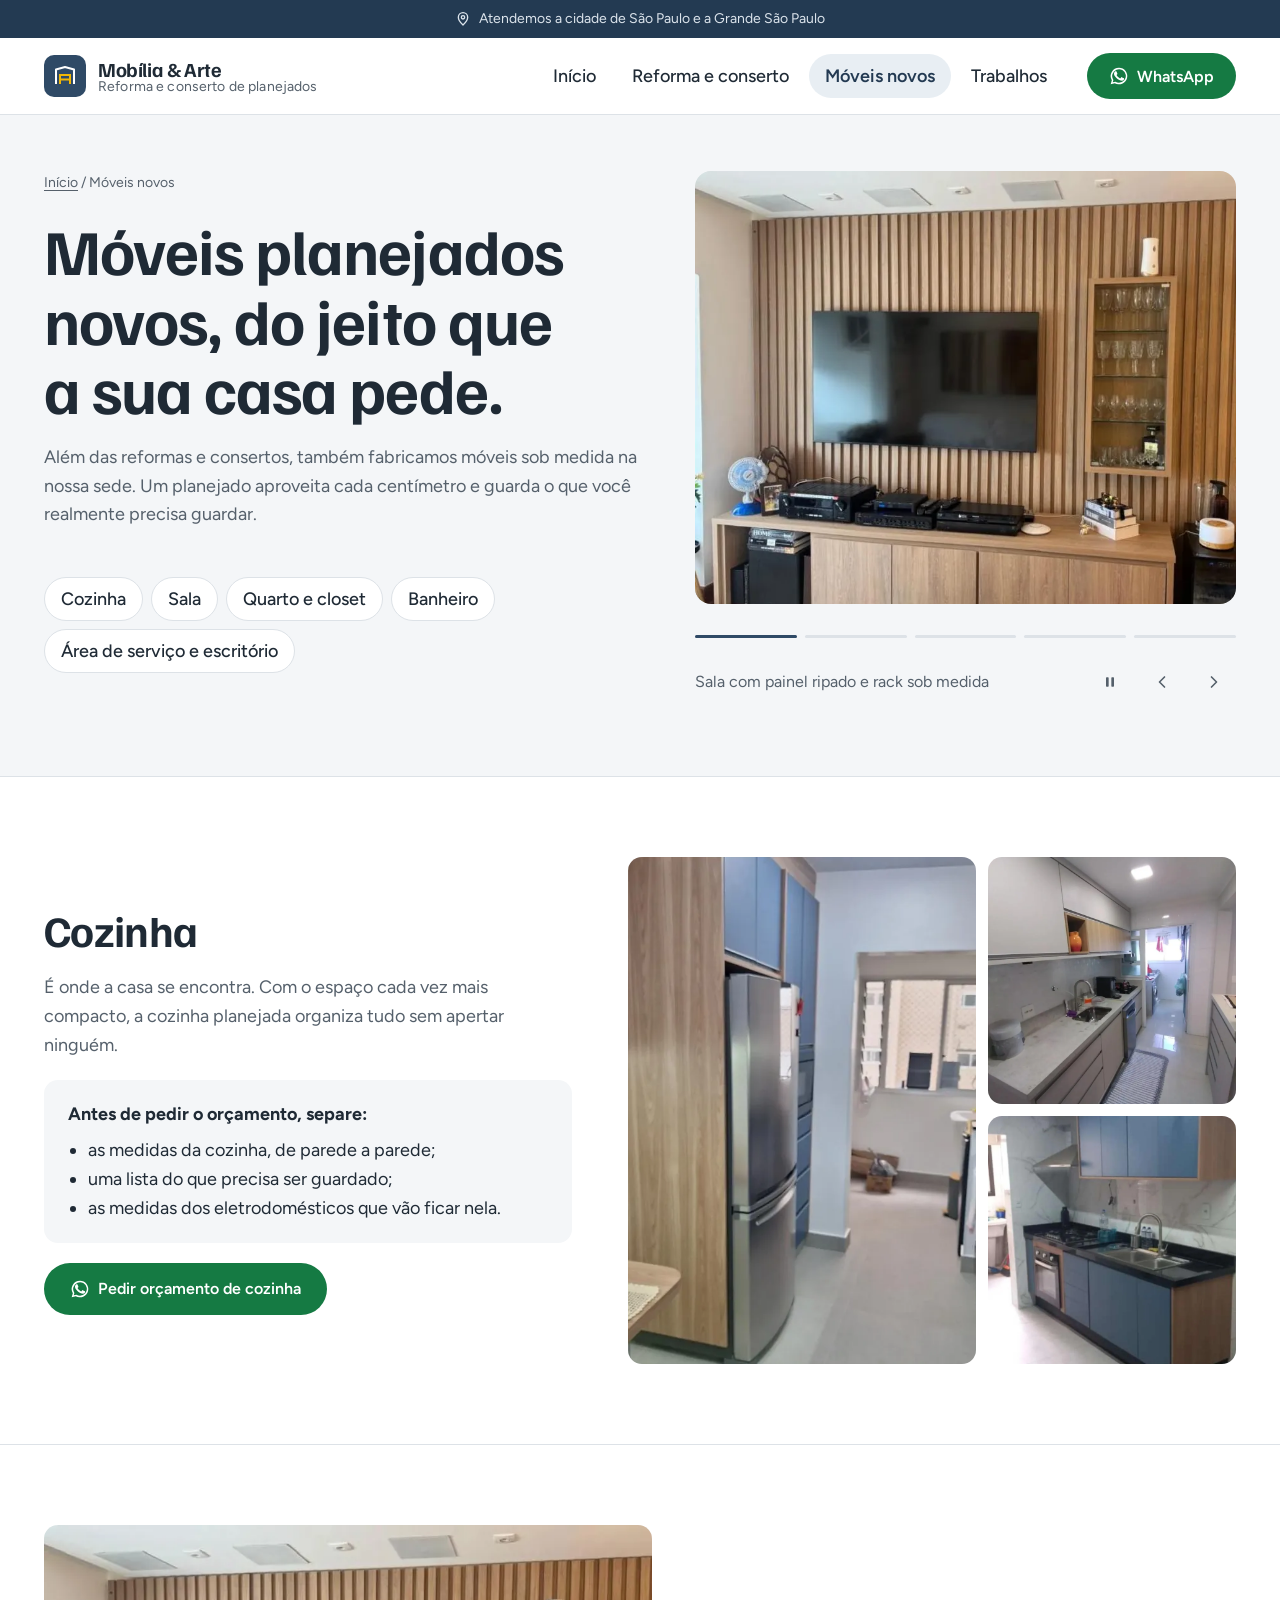
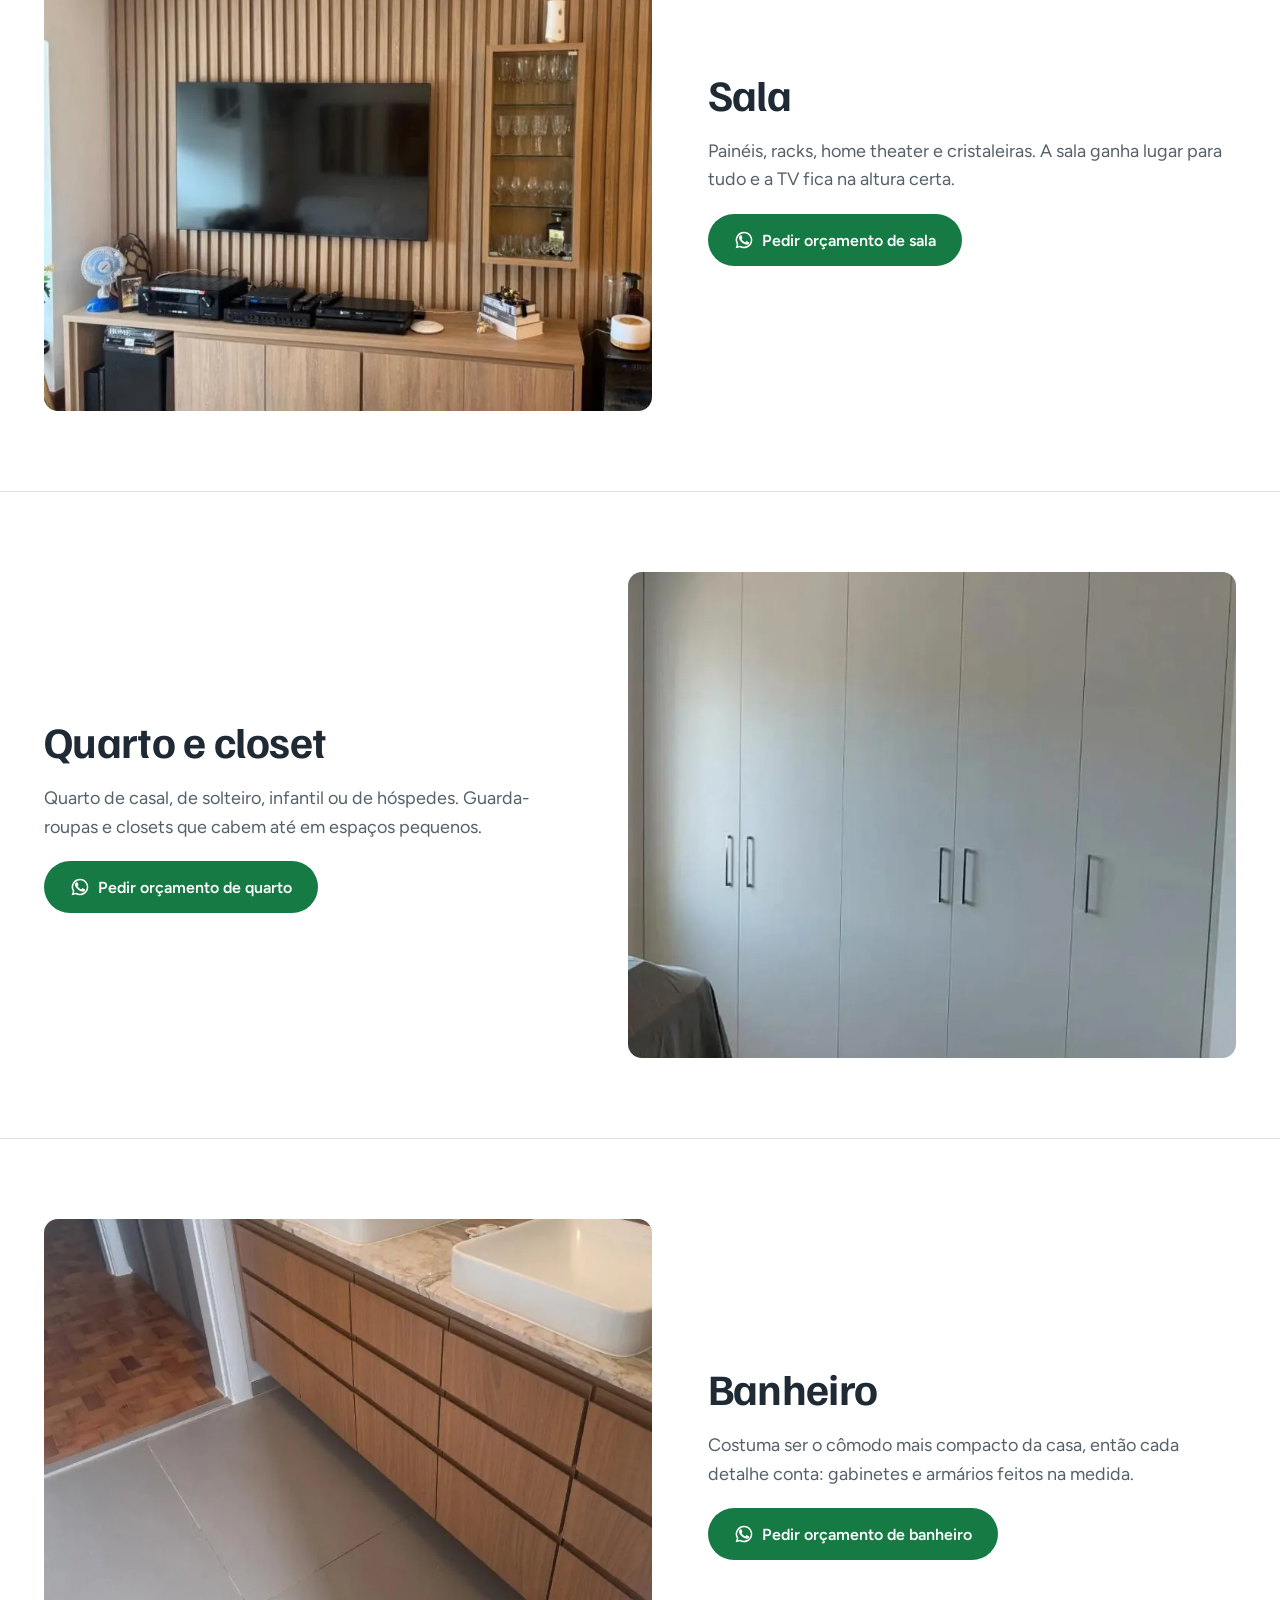
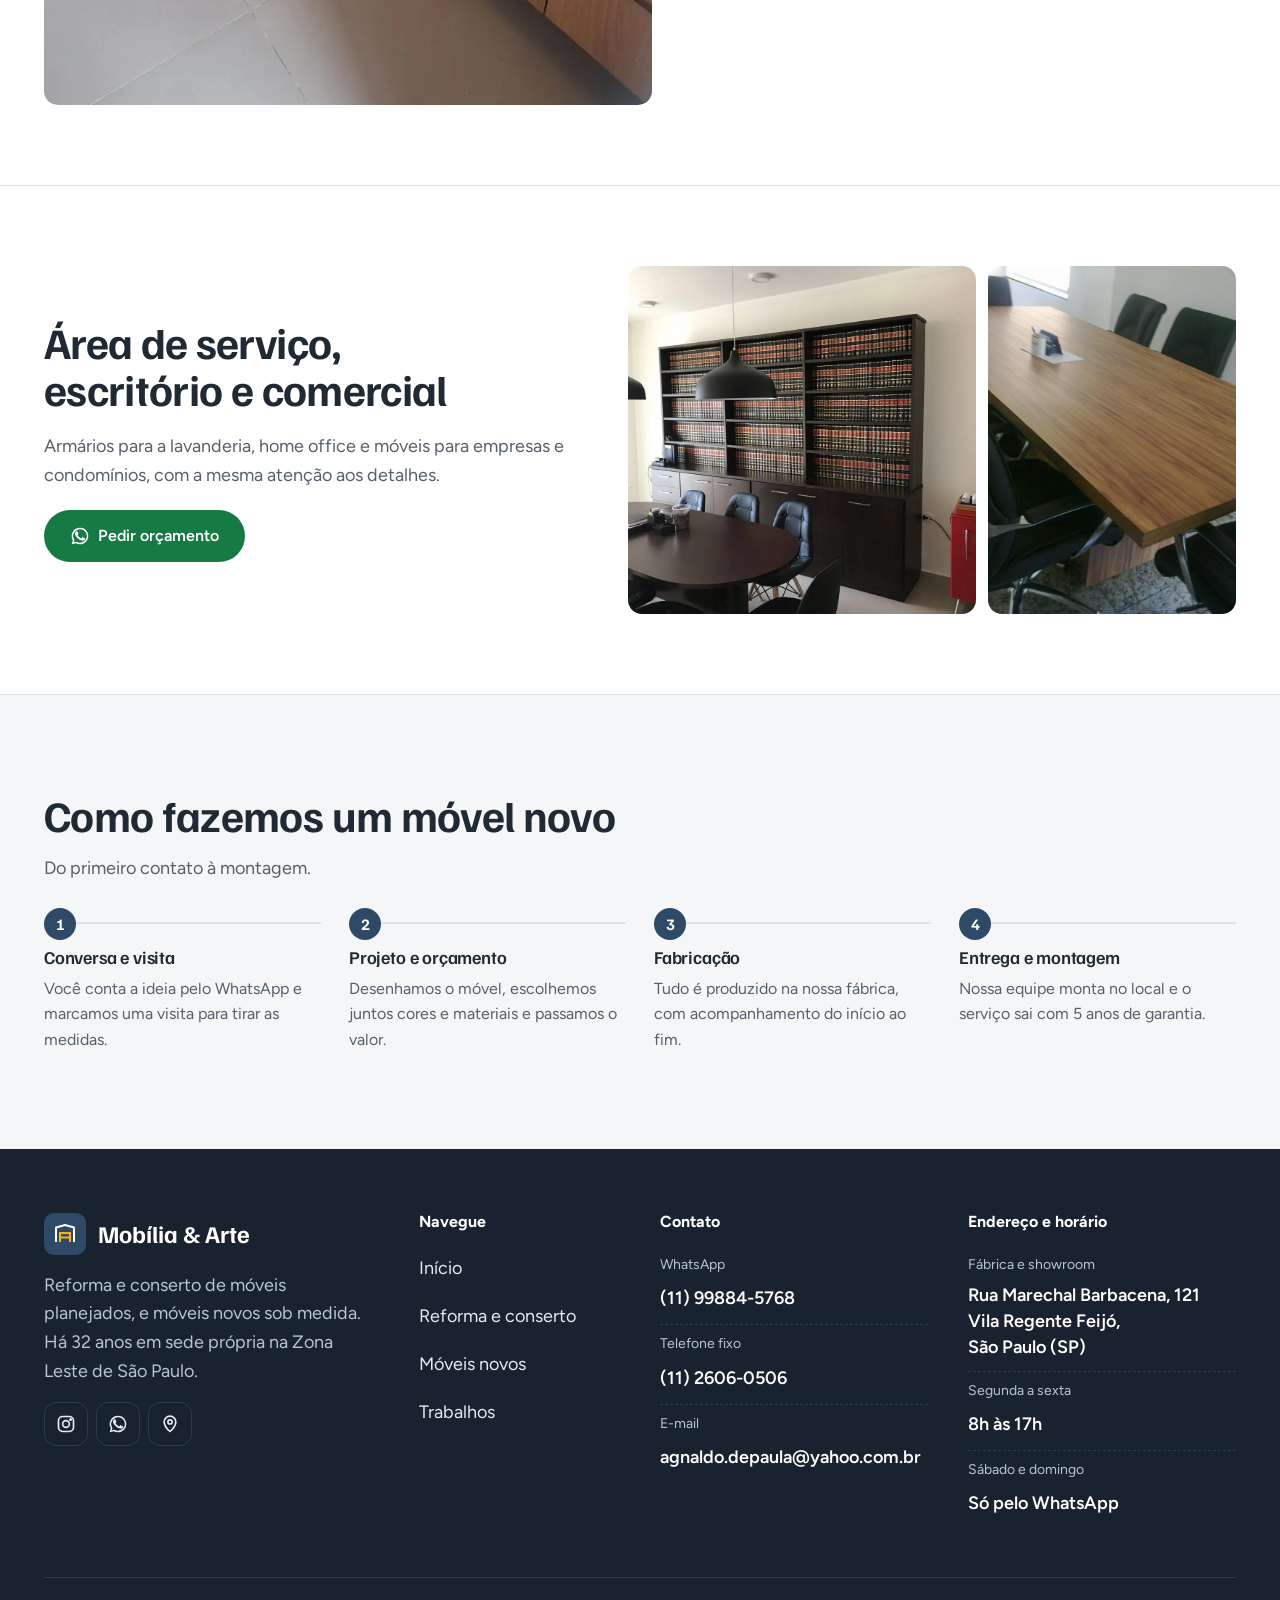
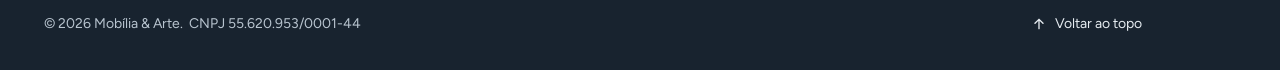
==== commit bc77d3e9: "Página inicial mostra como pedir um conserto; processo de móvel novo vai para a página de móveis nov" ====
--- a/moveis-novos/index.html
+++ b/moveis-novos/index.html
@@ -167,6 +167,18 @@
       </div>
     </div>
   </section>
+
+  <section class="sec sec-nevoa">
+    <div class="wrap">
+      <div class="sec-head"><div class="stack"><h2>Como fazemos um móvel novo</h2><p class="lead">Do primeiro contato à montagem.</p></div></div>
+      <ol class="passos">
+        <li><h3>Conversa e visita</h3><p>Você conta a ideia pelo WhatsApp e marcamos uma visita para tirar as medidas.</p></li>
+        <li><h3>Projeto e orçamento</h3><p>Desenhamos o móvel, escolhemos juntos cores e materiais e passamos o valor.</p></li>
+        <li><h3>Fabricação</h3><p>Tudo é produzido na nossa fábrica, com acompanhamento do início ao fim.</p></li>
+        <li><h3>Entrega e montagem</h3><p>Nossa equipe monta no local e o serviço sai com 5 anos de garantia.</p></li>
+      </ol>
+    </div>
+  </section>
 </main>
 
 <footer class="site">
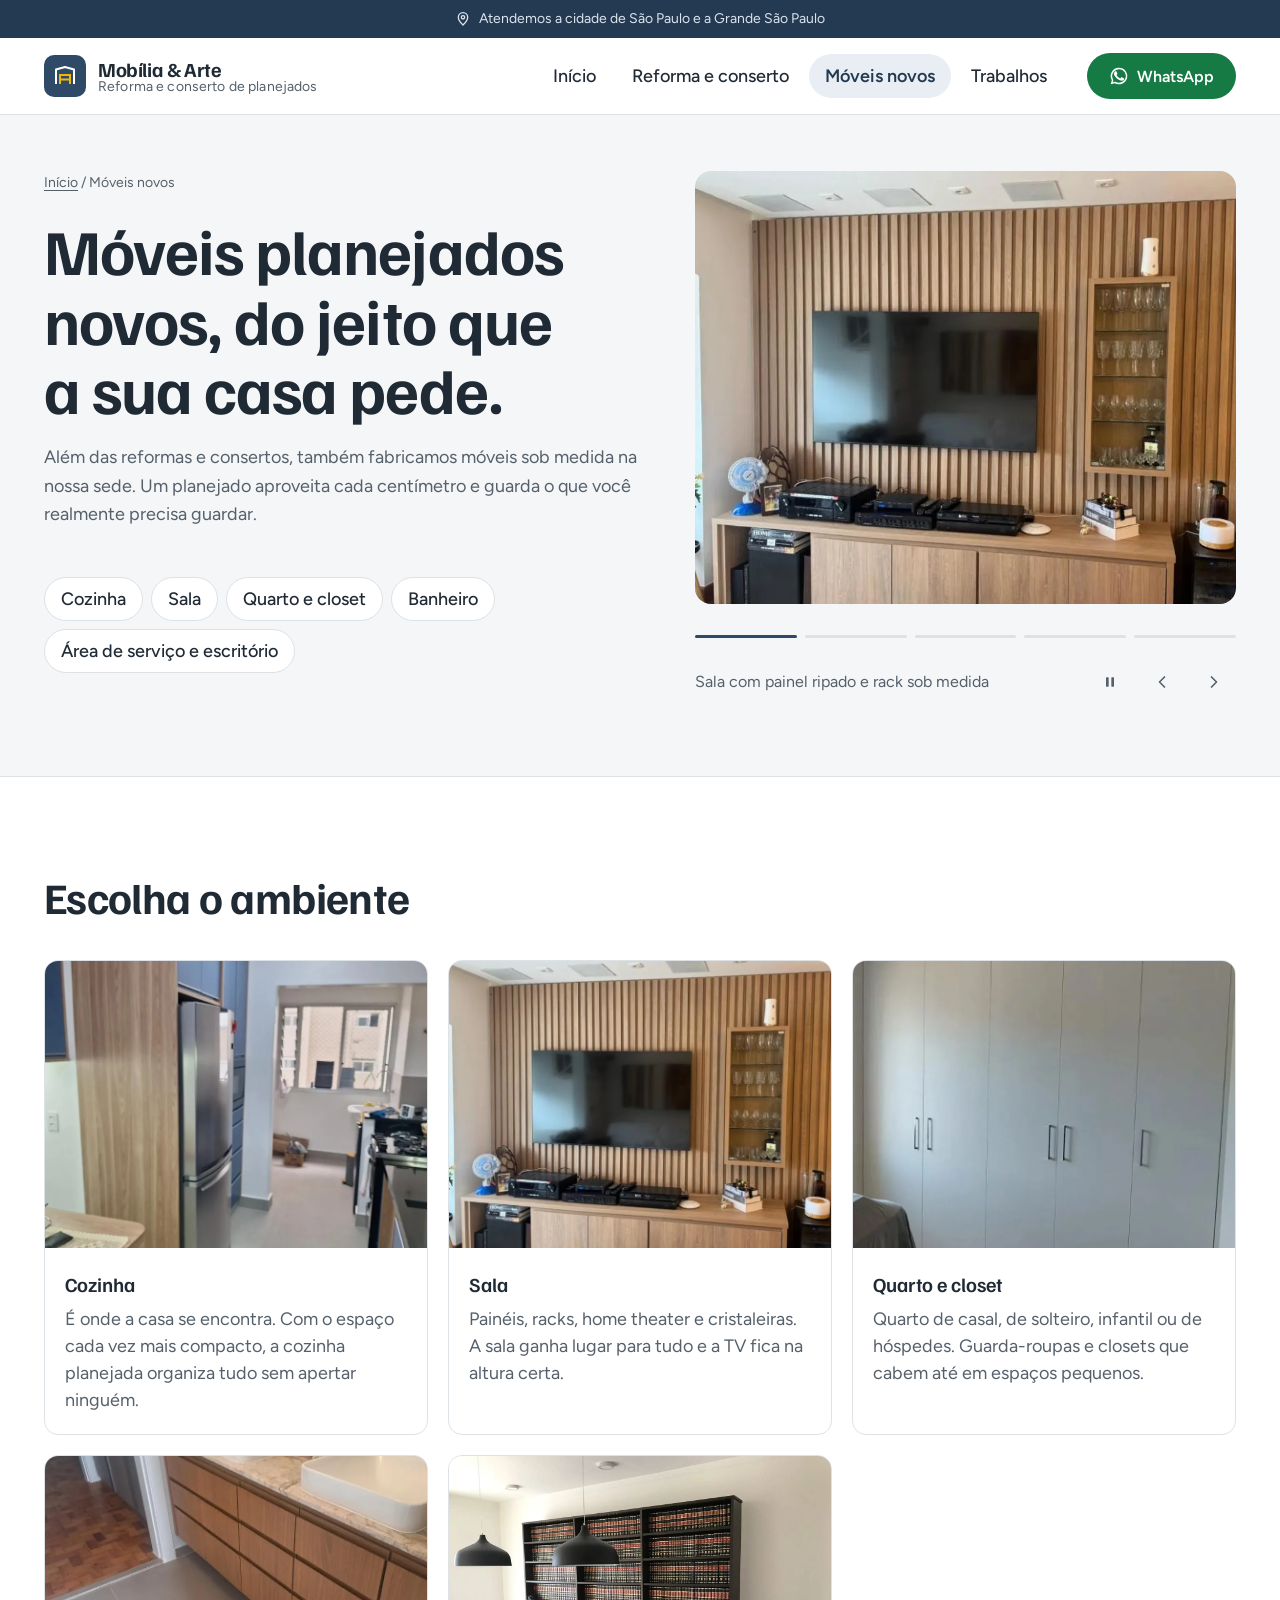
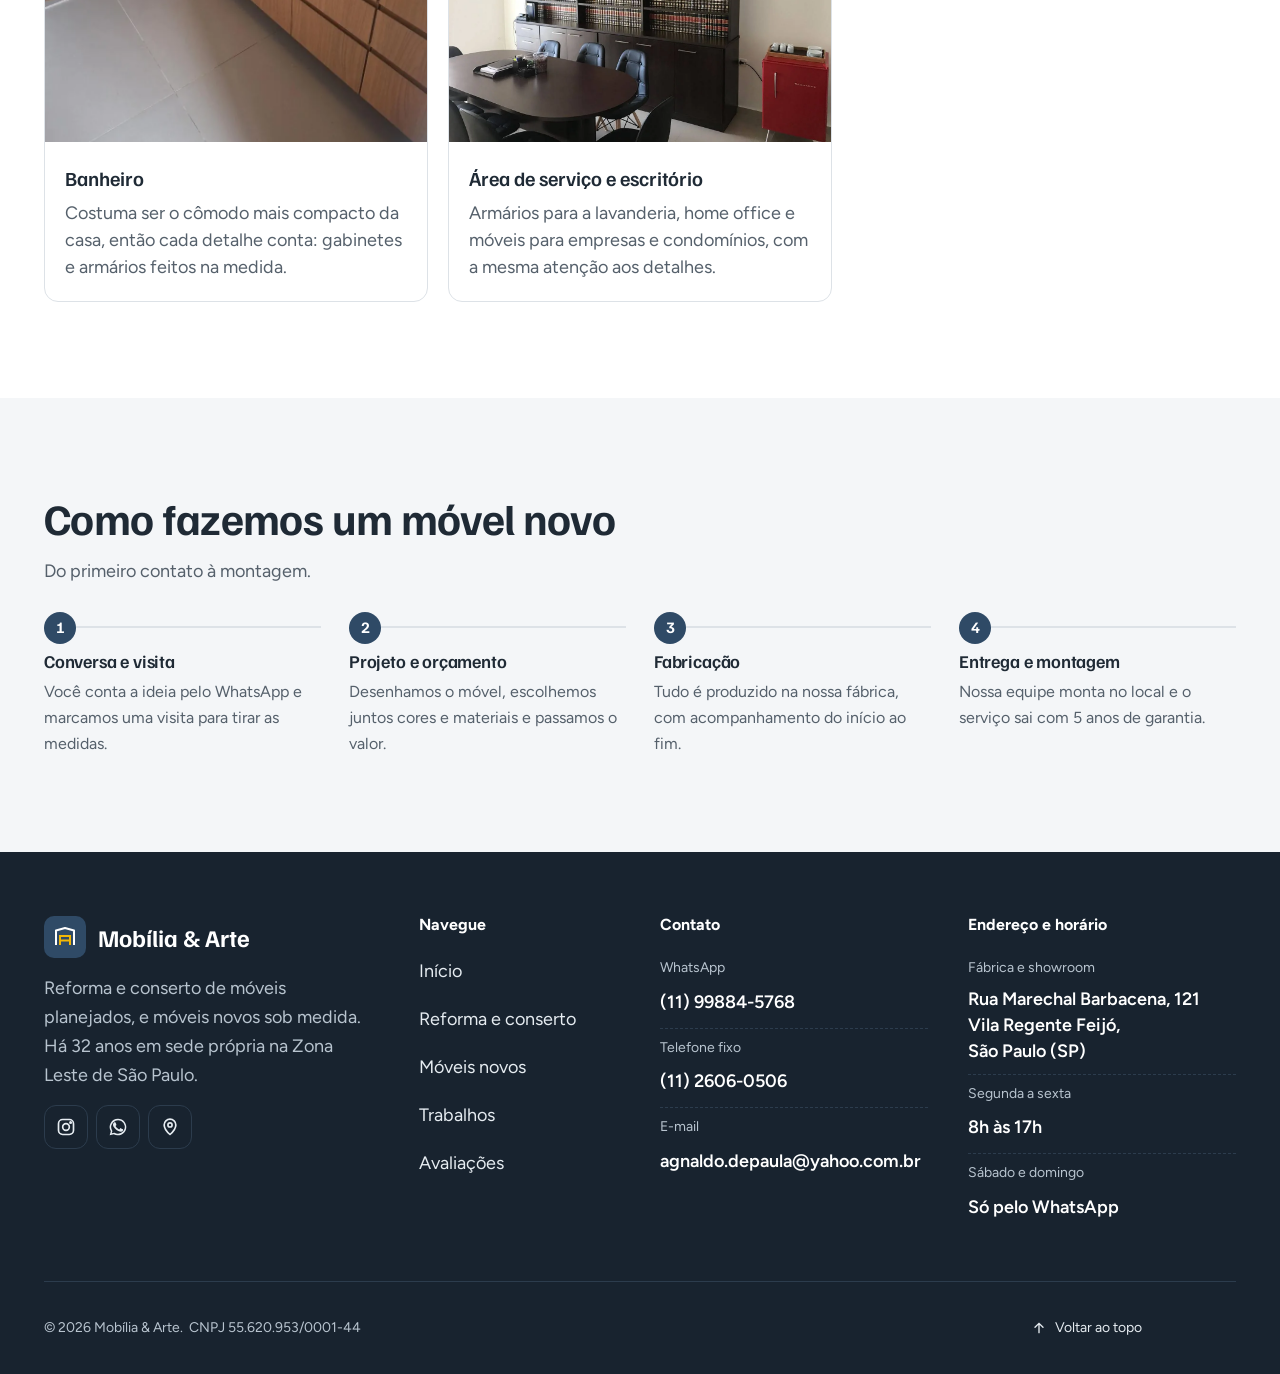
==== commit 8b3c3d3a: "Troca os links com # por páginas próprias - /avaliacoes/: todas as avaliações; a página inicial most" ====
--- a/moveis-novos/index.html
+++ b/moveis-novos/index.html
@@ -49,7 +49,7 @@
         <li><a href="/" data-nav="inicio">Início</a></li>
         <li><a href="/reforma-e-conserto/" data-nav="reforma">Reforma e conserto</a></li>
         <li><a href="/moveis-novos/" data-nav="ambientes">Móveis novos</a></li>
-        <li><a href="/#trabalhos" data-nav="trabalhos">Trabalhos</a></li>
+        <li><a href="/trabalhos/" data-nav="trabalhos">Trabalhos</a></li>
       </ul>
     </nav>
     <div class="header-cta">
@@ -72,7 +72,7 @@
       <h1 style="max-width:15em">Móveis planejados novos, do jeito que a sua casa pede.</h1>
       <p class="lead">Além das reformas e consertos, também fabricamos móveis sob medida na nossa sede. Um planejado aproveita cada centímetro e guarda o que você realmente precisa guardar.</p>
       <ul class="chips-nav" aria-label="Ir para o ambiente">
-        <li><a href="/moveis-novos/#cozinha">Cozinha</a></li><li><a href="/moveis-novos/#sala">Sala</a></li><li><a href="/moveis-novos/#quarto">Quarto e closet</a></li><li><a href="/moveis-novos/#banheiro">Banheiro</a></li><li><a href="/moveis-novos/#outros">Área de serviço e escritório</a></li>
+        <li><a href="/moveis-novos/cozinha/">Cozinha</a></li><li><a href="/moveis-novos/sala/">Sala</a></li><li><a href="/moveis-novos/quarto-e-closet/">Quarto e closet</a></li><li><a href="/moveis-novos/banheiro/">Banheiro</a></li><li><a href="/moveis-novos/area-de-servico-e-escritorio/">Área de serviço e escritório</a></li>
       </ul>
       </div>
       <div class="carrossel-wrap" id="carrossel">
@@ -104,67 +104,16 @@
     </div>
   </section>
 
-  <section class="amb" id="cozinha">
-    <div class="wrap amb-grid">
-      <div class="amb-fotos duo">
-        <img src="/img/cozinha-azul-corredor.webp" alt="Cozinha estreita com armários azuis, torre de geladeira amadeirada e janela ao fundo." loading="lazy" style="aspect-ratio:4/5">
-        <div class="col">
-          <img src="/img/cozinha-clara.webp" alt="Cozinha clara com armários brancos, nicho amadeirado e bancada de granito." loading="lazy">
-          <img src="/img/cozinha-azul.webp" alt="Cozinha com armários azuis, detalhes amadeirados e bancada preta." loading="lazy">
-        </div>
-      </div>
-      <div class="stack" style="gap:20px">
-        <h2>Cozinha</h2>
-        <p class="lead">É onde a casa se encontra. Com o espaço cada vez mais compacto, a cozinha planejada organiza tudo sem apertar ninguém.</p>
-        <div class="dica"><strong>Antes de pedir o orçamento, separe:</strong>
-          <ul><li>as medidas da cozinha, de parede a parede;</li><li>uma lista do que precisa ser guardado;</li><li>as medidas dos eletrodomésticos que vão ficar nela.</li></ul>
-        </div>
-        <a class="btn btn-zap" style="align-self:flex-start" href="https://wa.me/5511998845768?text=Ol%C3%A1%21%20Vim%20pelo%20site%20e%20quero%20um%20or%C3%A7amento%20de%20cozinha%20planejada."><svg aria-hidden="true" width="20" height="20" viewBox="0 0 24 24" fill="currentColor"><path d="M17.5 14.4c-.3-.1-1.8-.9-2-1-.3-.1-.5-.1-.7.1-.2.3-.8 1-.9 1.2-.2.2-.3.2-.6.1-.3-.1-1.3-.5-2.4-1.5-.9-.8-1.5-1.8-1.7-2.1-.2-.3 0-.5.1-.6l.4-.5c.2-.2.2-.3.3-.5.1-.2 0-.4 0-.5l-.9-2.2c-.2-.6-.5-.5-.7-.5h-.6c-.2 0-.5.1-.8.4-.3.3-1 1-1 2.5s1.1 2.9 1.2 3.1c.1.2 2.1 3.2 5.1 4.5.7.3 1.3.5 1.7.6.7.2 1.4.2 1.9.1.6-.1 1.8-.7 2-1.4.2-.7.2-1.3.2-1.4-.1-.1-.3-.2-.6-.3zM12 2a10 10 0 0 0-8.6 15.1L2 22l5-1.3A10 10 0 1 0 12 2zm0 18.2c-1.5 0-3-.4-4.2-1.2l-.3-.2-3 .8.8-2.9-.2-.3A8.2 8.2 0 1 1 12 20.2z"/></svg>Pedir orçamento de cozinha</a>
-      </div>
-    </div>
-  </section>
-
-  <section class="amb" id="sala">
-    <div class="wrap amb-grid">
-      <div class="amb-fotos single"><img src="/img/sala-painel-ripado.webp" alt="Sala com painel ripado amadeirado do chão ao teto, rack baixo e cristaleira com prateleiras de vidro." loading="lazy"></div>
-      <div class="stack" style="gap:20px">
-        <h2>Sala</h2>
-        <p class="lead">Painéis, racks, home theater e cristaleiras. A sala ganha lugar para tudo e a TV fica na altura certa.</p>
-        <a class="btn btn-zap" style="align-self:flex-start" href="https://wa.me/5511998845768?text=Ol%C3%A1%21%20Vim%20pelo%20site%20e%20quero%20um%20or%C3%A7amento%20de%20m%C3%B3veis%20planejados%20para%20a%20sala."><svg aria-hidden="true" width="20" height="20" viewBox="0 0 24 24" fill="currentColor"><path d="M17.5 14.4c-.3-.1-1.8-.9-2-1-.3-.1-.5-.1-.7.1-.2.3-.8 1-.9 1.2-.2.2-.3.2-.6.1-.3-.1-1.3-.5-2.4-1.5-.9-.8-1.5-1.8-1.7-2.1-.2-.3 0-.5.1-.6l.4-.5c.2-.2.2-.3.3-.5.1-.2 0-.4 0-.5l-.9-2.2c-.2-.6-.5-.5-.7-.5h-.6c-.2 0-.5.1-.8.4-.3.3-1 1-1 2.5s1.1 2.9 1.2 3.1c.1.2 2.1 3.2 5.1 4.5.7.3 1.3.5 1.7.6.7.2 1.4.2 1.9.1.6-.1 1.8-.7 2-1.4.2-.7.2-1.3.2-1.4-.1-.1-.3-.2-.6-.3zM12 2a10 10 0 0 0-8.6 15.1L2 22l5-1.3A10 10 0 1 0 12 2zm0 18.2c-1.5 0-3-.4-4.2-1.2l-.3-.2-3 .8.8-2.9-.2-.3A8.2 8.2 0 1 1 12 20.2z"/></svg>Pedir orçamento de sala</a>
-      </div>
-    </div>
-  </section>
-
-  <section class="amb" id="quarto">
-    <div class="wrap amb-grid">
-      <div class="amb-fotos single"><img src="/img/guarda-roupa-branco.webp" alt="Guarda-roupa branco de parede inteira, com cinco portas e puxadores verticais." loading="lazy"></div>
-      <div class="stack" style="gap:20px">
-        <h2>Quarto e closet</h2>
-        <p class="lead">Quarto de casal, de solteiro, infantil ou de hóspedes. Guarda-roupas e closets que cabem até em espaços pequenos.</p>
-        <a class="btn btn-zap" style="align-self:flex-start" href="https://wa.me/5511998845768?text=Ol%C3%A1%21%20Vim%20pelo%20site%20e%20quero%20um%20or%C3%A7amento%20de%20quarto%20planejado."><svg aria-hidden="true" width="20" height="20" viewBox="0 0 24 24" fill="currentColor"><path d="M17.5 14.4c-.3-.1-1.8-.9-2-1-.3-.1-.5-.1-.7.1-.2.3-.8 1-.9 1.2-.2.2-.3.2-.6.1-.3-.1-1.3-.5-2.4-1.5-.9-.8-1.5-1.8-1.7-2.1-.2-.3 0-.5.1-.6l.4-.5c.2-.2.2-.3.3-.5.1-.2 0-.4 0-.5l-.9-2.2c-.2-.6-.5-.5-.7-.5h-.6c-.2 0-.5.1-.8.4-.3.3-1 1-1 2.5s1.1 2.9 1.2 3.1c.1.2 2.1 3.2 5.1 4.5.7.3 1.3.5 1.7.6.7.2 1.4.2 1.9.1.6-.1 1.8-.7 2-1.4.2-.7.2-1.3.2-1.4-.1-.1-.3-.2-.6-.3zM12 2a10 10 0 0 0-8.6 15.1L2 22l5-1.3A10 10 0 1 0 12 2zm0 18.2c-1.5 0-3-.4-4.2-1.2l-.3-.2-3 .8.8-2.9-.2-.3A8.2 8.2 0 1 1 12 20.2z"/></svg>Pedir orçamento de quarto</a>
-      </div>
-    </div>
-  </section>
-
-  <section class="amb" id="banheiro">
-    <div class="wrap amb-grid">
-      <div class="amb-fotos single"><img src="/img/banheiro-gabinete.webp" alt="Gabinete de banheiro amadeirado com seis gavetas, bancada de pedra e duas cubas de apoio." loading="lazy"></div>
-      <div class="stack" style="gap:20px">
-        <h2>Banheiro</h2>
-        <p class="lead">Costuma ser o cômodo mais compacto da casa, então cada detalhe conta: gabinetes e armários feitos na medida.</p>
-        <a class="btn btn-zap" style="align-self:flex-start" href="https://wa.me/5511998845768?text=Ol%C3%A1%21%20Vim%20pelo%20site%20e%20quero%20um%20or%C3%A7amento%20de%20m%C3%B3veis%20planejados%20para%20o%20banheiro."><svg aria-hidden="true" width="20" height="20" viewBox="0 0 24 24" fill="currentColor"><path d="M17.5 14.4c-.3-.1-1.8-.9-2-1-.3-.1-.5-.1-.7.1-.2.3-.8 1-.9 1.2-.2.2-.3.2-.6.1-.3-.1-1.3-.5-2.4-1.5-.9-.8-1.5-1.8-1.7-2.1-.2-.3 0-.5.1-.6l.4-.5c.2-.2.2-.3.3-.5.1-.2 0-.4 0-.5l-.9-2.2c-.2-.6-.5-.5-.7-.5h-.6c-.2 0-.5.1-.8.4-.3.3-1 1-1 2.5s1.1 2.9 1.2 3.1c.1.2 2.1 3.2 5.1 4.5.7.3 1.3.5 1.7.6.7.2 1.4.2 1.9.1.6-.1 1.8-.7 2-1.4.2-.7.2-1.3.2-1.4-.1-.1-.3-.2-.6-.3zM12 2a10 10 0 0 0-8.6 15.1L2 22l5-1.3A10 10 0 1 0 12 2zm0 18.2c-1.5 0-3-.4-4.2-1.2l-.3-.2-3 .8.8-2.9-.2-.3A8.2 8.2 0 1 1 12 20.2z"/></svg>Pedir orçamento de banheiro</a>
-      </div>
-    </div>
-  </section>
-
-  <section class="amb" id="outros">
-    <div class="wrap amb-grid">
-      <div class="amb-fotos duo"><img src="/img/escritorio-estante.webp" alt="Sala de reunião com estante planejada em madeira escura de parede inteira, prateleiras cheias de livros e armários com portas e gavetas embaixo." loading="lazy"><img src="/img/escritorio-mesa.webp" alt="Mesa de reunião retangular em madeira amadeirada, com base central e oito cadeiras pretas ao redor." loading="lazy"></div>
-      <div class="stack" style="gap:20px">
-        <h2>Área de serviço, escritório e comercial</h2>
-        <p class="lead">Armários para a lavanderia, home office e móveis para empresas e condomínios, com a mesma atenção aos detalhes.</p>
-        <a class="btn btn-zap" style="align-self:flex-start" href="https://wa.me/5511998845768?text=Ol%C3%A1%21%20Vim%20pelo%20site%20e%20quero%20um%20or%C3%A7amento%20de%20m%C3%B3veis%20planejados%20para%20%C3%A1rea%20de%20servi%C3%A7o%2C%20escrit%C3%B3rio%20ou%20com%C3%A9rcio."><svg aria-hidden="true" width="20" height="20" viewBox="0 0 24 24" fill="currentColor"><path d="M17.5 14.4c-.3-.1-1.8-.9-2-1-.3-.1-.5-.1-.7.1-.2.3-.8 1-.9 1.2-.2.2-.3.2-.6.1-.3-.1-1.3-.5-2.4-1.5-.9-.8-1.5-1.8-1.7-2.1-.2-.3 0-.5.1-.6l.4-.5c.2-.2.2-.3.3-.5.1-.2 0-.4 0-.5l-.9-2.2c-.2-.6-.5-.5-.7-.5h-.6c-.2 0-.5.1-.8.4-.3.3-1 1-1 2.5s1.1 2.9 1.2 3.1c.1.2 2.1 3.2 5.1 4.5.7.3 1.3.5 1.7.6.7.2 1.4.2 1.9.1.6-.1 1.8-.7 2-1.4.2-.7.2-1.3.2-1.4-.1-.1-.3-.2-.6-.3zM12 2a10 10 0 0 0-8.6 15.1L2 22l5-1.3A10 10 0 1 0 12 2zm0 18.2c-1.5 0-3-.4-4.2-1.2l-.3-.2-3 .8.8-2.9-.2-.3A8.2 8.2 0 1 1 12 20.2z"/></svg>Pedir orçamento</a>
-      </div>
+  <section class="sec">
+    <div class="wrap">
+      <div class="sec-head"><div class="stack"><h2>Escolha o ambiente</h2></div></div>
+      <ul class="amb-cards">
+        <li><a href="/moveis-novos/cozinha/"><img src="/img/cozinha-azul-corredor.webp" alt="" loading="lazy"><span class="amb-card-txt"><strong>Cozinha</strong><span>É onde a casa se encontra. Com o espaço cada vez mais compacto, a cozinha planejada organiza tudo sem apertar ninguém.</span></span></a></li>
+        <li><a href="/moveis-novos/sala/"><img src="/img/sala-painel-ripado.webp" alt="" loading="lazy"><span class="amb-card-txt"><strong>Sala</strong><span>Painéis, racks, home theater e cristaleiras. A sala ganha lugar para tudo e a TV fica na altura certa.</span></span></a></li>
+        <li><a href="/moveis-novos/quarto-e-closet/"><img src="/img/guarda-roupa-branco.webp" alt="" loading="lazy"><span class="amb-card-txt"><strong>Quarto e closet</strong><span>Quarto de casal, de solteiro, infantil ou de hóspedes. Guarda-roupas e closets que cabem até em espaços pequenos.</span></span></a></li>
+        <li><a href="/moveis-novos/banheiro/"><img src="/img/banheiro-gabinete.webp" alt="" loading="lazy"><span class="amb-card-txt"><strong>Banheiro</strong><span>Costuma ser o cômodo mais compacto da casa, então cada detalhe conta: gabinetes e armários feitos na medida.</span></span></a></li>
+        <li><a href="/moveis-novos/area-de-servico-e-escritorio/"><img src="/img/escritorio-estante.webp" alt="" loading="lazy"><span class="amb-card-txt"><strong>Área de serviço e escritório</strong><span>Armários para a lavanderia, home office e móveis para empresas e condomínios, com a mesma atenção aos detalhes.</span></span></a></li>
+      </ul>
     </div>
   </section>
 
@@ -202,7 +151,8 @@
           <li><a href="/">Início</a></li>
           <li><a href="/reforma-e-conserto/">Reforma e conserto</a></li>
           <li><a href="/moveis-novos/">Móveis novos</a></li>
-          <li><a href="/#trabalhos">Trabalhos</a></li>
+          <li><a href="/trabalhos/">Trabalhos</a></li>
+          <li><a href="/avaliacoes/">Avaliações</a></li>
         </ul>
       </nav>
       <div>
--- a/site.css
+++ b/site.css
@@ -205,6 +205,7 @@
 .rev header div{display:flex;flex-direction:column;line-height:1.25}
 .rev header strong{font-weight:600}
 .rev header span{font-size:.875rem;color:var(--cinza)}
+.rev header .av{color:#fff;font-size:1rem}
 .rev blockquote{margin:0;font-size:1rem;line-height:1.55}
 .rev .meta{display:flex;justify-content:space-between;align-items:center;margin-top:auto;font-size:.875rem;color:var(--cinza)}
 
@@ -401,3 +402,16 @@
 .cta-linha{display:flex;flex-wrap:wrap;align-items:center;gap:12px 20px;margin-top:var(--e7)}
 .cta-linha p{margin:0;font-size:1rem}
 @media (max-width:600px){.cta-linha .btn{flex:1 1 100%}}
+
+/* ---------- ambientes: cards (Móveis novos) e página de cada ambiente ---------- */
+.amb-cards{list-style:none;margin:0;padding:0;display:grid;grid-template-columns:repeat(3,minmax(0,1fr));gap:20px}
+@media (max-width:1024px){.amb-cards{grid-template-columns:repeat(2,minmax(0,1fr))}}
+@media (max-width:600px){.amb-cards{grid-template-columns:1fr}}
+.amb-cards a{display:flex;flex-direction:column;height:100%;border:1px solid var(--linha);border-radius:14px;overflow:hidden;background:#fff;color:var(--tinta);text-decoration:none}
+.amb-cards a:hover{border-color:var(--azul)}
+.amb-cards img{width:100%;aspect-ratio:4/3;object-fit:cover}
+.amb-card-txt{display:flex;flex-direction:column;gap:6px;padding:20px}
+.amb-card-txt strong{font-family:var(--titulo);font-size:1.25rem;font-weight:600}
+.amb-card-txt span{color:var(--cinza);line-height:1.5}
+.chips-nav a[aria-current="page"]{background:var(--azul);border-color:var(--azul);color:#fff}
+.amb-unico{border-bottom:0}
